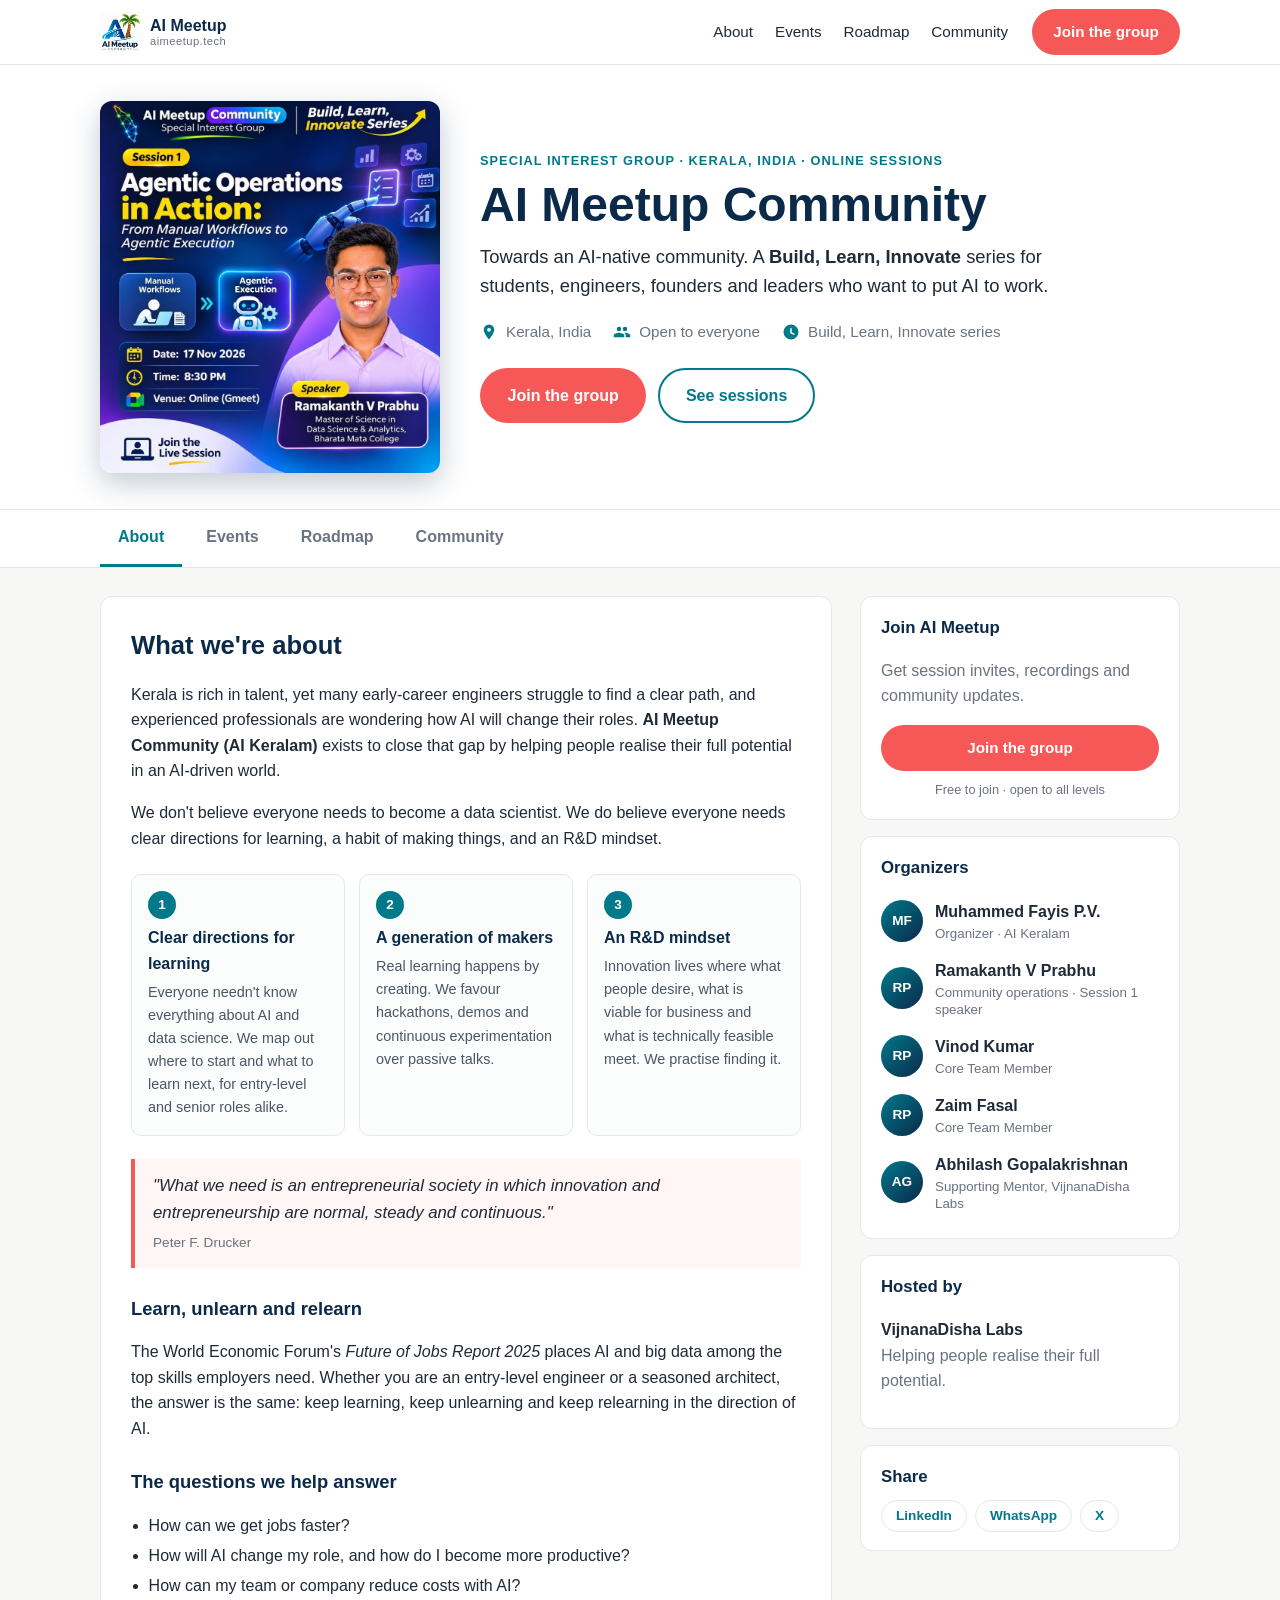
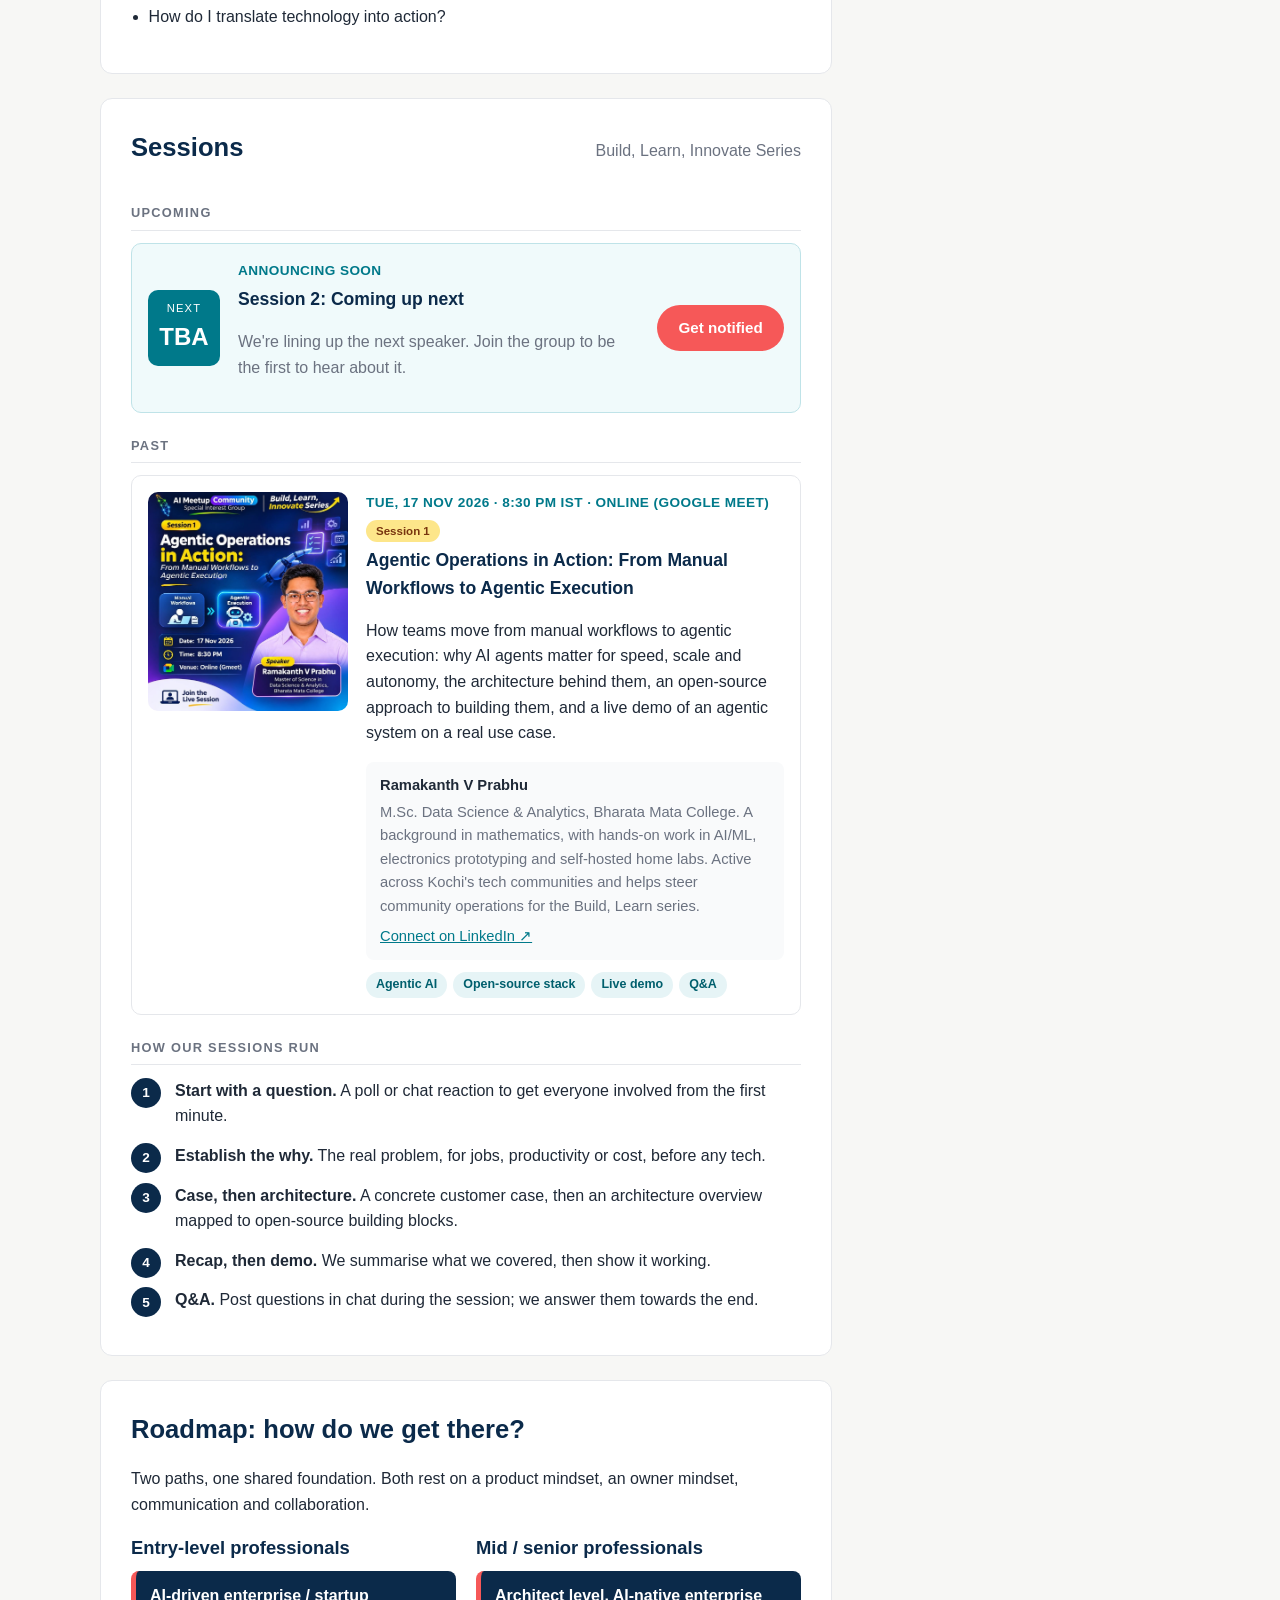
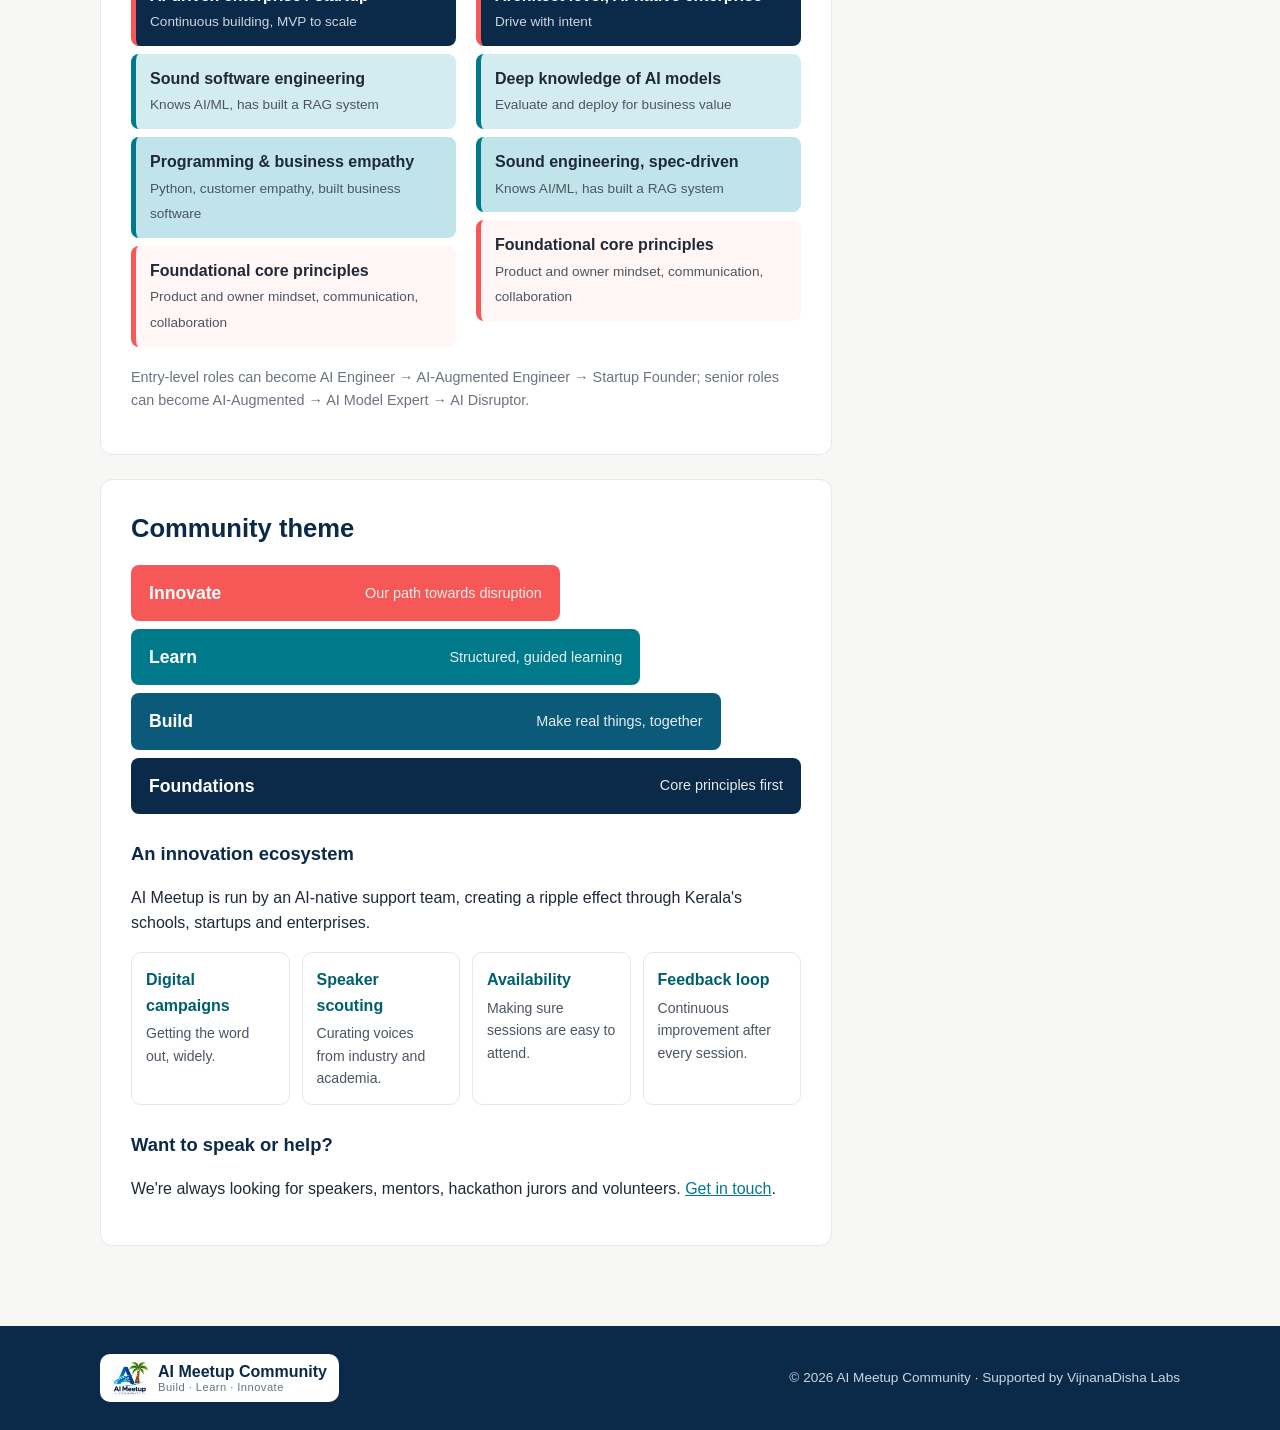
==== docs/index.html @ a8c3a371 "First Version upate to change to folder docs" ====
<!DOCTYPE html>
<html lang="en">
<head>
<meta charset="utf-8">
<meta name="viewport" content="width=device-width, initial-scale=1">
<title>AI Meetup Community — Build, Learn, Innovate</title>
<meta name="description" content="AI Meetup Community: a Kerala/India-based community helping people build, learn and innovate with AI. Join our Build, Learn, Innovate series.">
<link rel="icon" href="assets/favicon.png">
<meta property="og:title" content="AI Meetup Community · Kerala">
<meta property="og:description" content="Towards an AI-native community. Build, Learn, Innovate.">
<meta property="og:image" content="https://aimeetup.tech/assets/session1-poster.jpg">
<link rel="stylesheet" href="css/style.css">
</head>
<body>

<header class="topbar">
  <div class="wrap topbar-in">
    <a class="brand" href="#about"><img src="assets/logo.png" alt="" width="40" height="40"><span>AI Meetup<small>aimeetup.tech</small></span></a>
    <nav class="topnav" aria-label="Main">
      <a href="#about">About</a><a href="#events">Events</a><a href="#roadmap">Roadmap</a><a href="#community">Community</a>
    </nav>
    <a class="btn btn-primary" href="#join" data-join>Join the group</a>
  </div>
</header>

<section class="hero">
  <div class="wrap hero-in">
    <div class="hero-img">
      <img src="assets/session1-poster.jpg" alt="Session 1 poster: Agentic Operations in Action">
    </div>
    <div class="hero-text">
      <p class="eyebrow">Special Interest Group · Kerala, India · Online sessions</p>
      <h1>AI Meetup Community</h1>
      <p class="lead">Towards an AI-native community. A <strong>Build, Learn, Innovate</strong> series for students, engineers, founders and leaders who want to put AI to work.</p>
      <ul class="meta">
        <li><svg viewBox="0 0 24 24"><path d="M12 2a7 7 0 0 0-7 7c0 5 7 13 7 13s7-8 7-13a7 7 0 0 0-7-7zm0 9.5A2.5 2.5 0 1 1 12 6.5a2.5 2.5 0 0 1 0 5z"/></svg>Kerala, India</li>
        <li><svg viewBox="0 0 24 24"><path d="M16 11a3 3 0 1 0-3-3 3 3 0 0 0 3 3zM8 11a3 3 0 1 0-3-3 3 3 0 0 0 3 3zm0 2c-2.3 0-7 1.2-7 3.5V19h14v-2.5C15 14.2 10.3 13 8 13zm8 0c-.3 0-.6 0-1 .1 1.2.8 2 1.9 2 3.4V19h6v-2.5c0-2.3-4.7-3.5-7-3.5z"/></svg>Open to everyone</li>
        <li><svg viewBox="0 0 24 24"><path d="M12 2a10 10 0 1 0 10 10A10 10 0 0 0 12 2zm1 5v5.4l4 2.3-.8 1.3L11 13.5V7z"/></svg>Build, Learn, Innovate series</li>
      </ul>
      <div class="hero-cta">
        <a class="btn btn-primary btn-lg" href="#join" data-join>Join the group</a>
        <a class="btn btn-ghost btn-lg" href="#events">See sessions</a>
      </div>
    </div>
  </div>
</section>

<div class="tabs-bar">
  <div class="wrap">
    <nav class="tabs" aria-label="Sections">
      <a href="#about" class="tab">About</a>
      <a href="#events" class="tab">Events</a>
      <a href="#roadmap" class="tab">Roadmap</a>
      <a href="#community" class="tab">Community</a>
    </nav>
  </div>
</div>

<main class="wrap layout">
  <div class="main-col">

    <section id="about" class="panel">
      <h2>What we're about</h2>
      <p>Kerala is rich in talent, yet many early-career engineers struggle to find a clear path, and experienced professionals are wondering how AI will change their roles. <strong>AI Meetup Community (AI Keralam)</strong> exists to close that gap by helping people realise their full potential in an AI-driven world.</p>
      <p>We don't believe everyone needs to become a data scientist. We do believe everyone needs clear directions for learning, a habit of making things, and an R&amp;D mindset.</p>

      <div class="pillars">
        <article><span class="pn">1</span><h3>Clear directions for learning</h3><p>Everyone needn't know everything about AI and data science. We map out where to start and what to learn next, for entry-level and senior roles alike.</p></article>
        <article><span class="pn">2</span><h3>A generation of makers</h3><p>Real learning happens by creating. We favour hackathons, demos and continuous experimentation over passive talks.</p></article>
        <article><span class="pn">3</span><h3>An R&amp;D mindset</h3><p>Innovation lives where what people desire, what is viable for business and what is technically feasible meet. We practise finding it.</p></article>
      </div>

      <blockquote>"What we need is an entrepreneurial society in which innovation and entrepreneurship are normal, steady and continuous."<cite>Peter F. Drucker</cite></blockquote>

      <h3>Learn, unlearn and relearn</h3>
      <p>The World Economic Forum's <em>Future of Jobs Report 2025</em> places AI and big data among the top skills employers need. Whether you are an entry-level engineer or a seasoned architect, the answer is the same: keep learning, keep unlearning and keep relearning in the direction of AI.</p>

      <h3>The questions we help answer</h3>
      <ul class="qlist">
        <li>How can we get jobs faster?</li>
        <li>How will AI change my role, and how do I become more productive?</li>
        <li>How can my team or company reduce costs with AI?</li>
        <li>How do I translate technology into action?</li>
      </ul>
    </section>

    <section id="events" class="panel">
      <div class="panel-head"><h2>Sessions</h2><span class="muted">Build, Learn, Innovate Series</span></div>

      <h3 class="sub">Upcoming</h3>
      <article class="event upcoming">
        <div class="date"><span>Next</span><b>TBA</b></div>
        <div class="ebody">
          <p class="etime">Announcing soon</p>
          <h4>Session 2: Coming up next</h4>
          <p class="muted">We're lining up the next speaker. Join the group to be the first to hear about it.</p>
        </div>
        <a class="btn btn-primary" href="#join" data-join>Get notified</a>
      </article>

      <h3 class="sub">Past</h3>
      <article class="event past featured">
        <img src="assets/session1-poster.jpg" alt="Session 1 poster" loading="lazy">
        <div class="ebody">
          <p class="etime">Tue, 17 Nov 2026 · 8:30 PM IST · Online (Google Meet)</p>
          <span class="badge">Session 1</span>
          <h4>Agentic Operations in Action: From Manual Workflows to Agentic Execution</h4>
          <p>How teams move from manual workflows to agentic execution: why AI agents matter for speed, scale and autonomy, the architecture behind them, an open-source approach to building them, and a live demo of an agentic system on a real use case.</p>
          <div class="speaker">
            <div>
              <b>Ramakanth V Prabhu</b>
              <p class="muted">M.Sc. Data Science &amp; Analytics, Bharata Mata College. A background in mathematics, with hands-on work in AI/ML, electronics prototyping and self-hosted home labs. Active across Kochi's tech communities and helps steer community operations for the Build, Learn series.</p>
              <a href="https://www.linkedin.com/in/ramakanth-v-prabhu/" target="_blank" rel="noopener">Connect on LinkedIn ↗</a>
            </div>
          </div>
          <div class="chips"><span>Agentic AI</span><span>Open-source stack</span><span>Live demo</span><span>Q&amp;A</span></div>
        </div>
      </article>

      <h3 class="sub">How our sessions run</h3>
      <ol class="flow">
        <li><b>Start with a question.</b> A poll or chat reaction to get everyone involved from the first minute.</li>
        <li><b>Establish the why.</b> The real problem, for jobs, productivity or cost, before any tech.</li>
        <li><b>Case, then architecture.</b> A concrete customer case, then an architecture overview mapped to open-source building blocks.</li>
        <li><b>Recap, then demo.</b> We summarise what we covered, then show it working.</li>
        <li><b>Q&amp;A.</b> Post questions in chat during the session; we answer them towards the end.</li>
      </ol>
    </section>

    <section id="roadmap" class="panel">
      <h2>Roadmap: how do we get there?</h2>
      <p>Two paths, one shared foundation. Both rest on a product mindset, an owner mindset, communication and collaboration.</p>
      <div class="ladders">
        <div class="ladder">
          <h3>Entry-level professionals</h3>
          <ol class="steps up">
            <li><b>AI-driven enterprise / startup</b><span>Continuous building, MVP to scale</span></li>
            <li><b>Sound software engineering</b><span>Knows AI/ML, has built a RAG system</span></li>
            <li><b>Programming &amp; business empathy</b><span>Python, customer empathy, built business software</span></li>
            <li class="base"><b>Foundational core principles</b><span>Product and owner mindset, communication, collaboration</span></li>
          </ol>
        </div>
        <div class="ladder">
          <h3>Mid / senior professionals</h3>
          <ol class="steps up">
            <li><b>Architect level, AI-native enterprise</b><span>Drive with intent</span></li>
            <li><b>Deep knowledge of AI models</b><span>Evaluate and deploy for business value</span></li>
            <li><b>Sound engineering, spec-driven</b><span>Knows AI/ML, has built a RAG system</span></li>
            <li class="base"><b>Foundational core principles</b><span>Product and owner mindset, communication, collaboration</span></li>
          </ol>
        </div>
      </div>
      <p class="note">Entry-level roles can become AI Engineer → AI-Augmented Engineer → Startup Founder; senior roles can become AI-Augmented → AI Model Expert → AI Disruptor.</p>
    </section>

    <section id="community" class="panel">
      <h2>Community theme</h2>
      <div class="theme">
        <div class="t t4"><b>Innovate</b><span>Our path towards disruption</span></div>
        <div class="t t3"><b>Learn</b><span>Structured, guided learning</span></div>
        <div class="t t2"><b>Build</b><span>Make real things, together</span></div>
        <div class="t t1"><b>Foundations</b><span>Core principles first</span></div>
      </div>

      <h3>An innovation ecosystem</h3>
      <p>AI Meetup is run by an AI-native support team, creating a ripple effect through Kerala's schools, startups and enterprises.</p>
      <div class="cards4">
        <div><h4>Digital campaigns</h4><p>Getting the word out, widely.</p></div>
        <div><h4>Speaker scouting</h4><p>Curating voices from industry and academia.</p></div>
        <div><h4>Availability</h4><p>Making sure sessions are easy to attend.</p></div>
        <div><h4>Feedback loop</h4><p>Continuous improvement after every session.</p></div>
      </div>

      <h3>Want to speak or help?</h3>
      <p>We're always looking for speakers, mentors, hackathon jurors and volunteers. <a href="#join" data-join>Get in touch</a>.</p>
    </section>

  </div>

  <aside class="side">
    <div class="card" id="join">
      <h3>Join AI Meetup</h3>
      <p class="muted">Get session invites, recordings and community updates.</p>
      <a class="btn btn-primary btn-block" id="joinBtn" href="#">Join the group</a>
      <p class="tiny">Free to join · open to all levels</p>
    </div>

    <div class="card">
      <h3>Organizers</h3>
      <ul class="people">
        <li><span class="av">MF</span><div><b>Muhammed Fayis P.V.</b><small>Organizer · AI Keralam</small></div></li>
        <li><span class="av">RP</span><div><b>Ramakanth V Prabhu</b><small>Community operations · Session 1 speaker</small></div></li>
		<li><span class="av">RP</span><div><b>Vinod Kumar</b><small>Core Team Member</small></div></li>
		<li><span class="av">RP</span><div><b>Zaim Fasal</b><small>Core Team Member</small></div></li>
        <li><span class="av">AG</span><div><b>Abhilash Gopalakrishnan</b><small>Supporting Mentor, VijnanaDisha Labs</small></div></li>
      </ul>
    </div>

    <div class="card">
      <h3>Hosted by</h3>
      <p><b>VijnanaDisha Labs</b><br><span class="muted">Helping people realise their full potential.</span></p>
    </div>

    <div class="card">
      <h3>Share</h3>
      <div class="share">
        <a id="shLi" href="#" target="_blank" rel="noopener">LinkedIn</a>
        <a id="shWa" href="#" target="_blank" rel="noopener">WhatsApp</a>
        <a id="shX" href="#" target="_blank" rel="noopener">X</a>
      </div>
    </div>
  </aside>
</main>

<footer class="footer">
  <div class="wrap foot-in">
    <div class="brand"><img src="assets/logo.png" alt="" width="36" height="36"><span>AI Meetup Community<small>Build · Learn · Innovate</small></span></div>
    <p>© <span id="yr">2026</span> AI Meetup Community · Supported by VijnanaDisha Labs</p>
  </div>
</footer>

<script src="js/main.js"></script>
</body>
</html>
---- docs/css/style.css ----
:root{--teal:#00798a;--teal-d:#005f6d;--coral:#f65858;--ink:#1f2937;--muted:#6b7280;--line:#e5e7eb;--bg:#f7f7f5;--navy:#0b2a4a;--r:12px}
*{box-sizing:border-box}
html{scroll-behavior:smooth;scroll-padding-top:130px}
body{margin:0;font-family:Inter,-apple-system,"Segoe UI",Roboto,Helvetica,Arial,sans-serif;color:var(--ink);background:var(--bg);line-height:1.6}
img{max-width:100%;display:block}
a{color:var(--teal)}
.wrap{max-width:1120px;margin:0 auto;padding:0 20px}
.muted{color:var(--muted)}.tiny{font-size:.8rem;color:var(--muted);text-align:center;margin:.6rem 0 0}

/* header */
.topbar{position:sticky;top:0;z-index:50;background:#fff;border-bottom:1px solid var(--line)}
.topbar-in{display:flex;align-items:center;gap:24px;height:64px}
.brand{display:flex;align-items:center;gap:10px;text-decoration:none;color:var(--navy);font-weight:800;line-height:1.1}
.brand small{display:block;font-weight:500;font-size:.7rem;color:var(--muted);letter-spacing:.04em}
.topnav{margin-left:auto;display:flex;gap:22px}
.topnav a{color:var(--ink);text-decoration:none;font-weight:500;font-size:.95rem}
.topnav a:hover{color:var(--teal)}

.btn{display:inline-block;border:2px solid transparent;border-radius:999px;padding:.55rem 1.2rem;font-weight:700;font-size:.95rem;text-decoration:none;cursor:pointer;transition:.15s;text-align:center}
.btn-primary{background:var(--coral);color:#fff}.btn-primary:hover{background:#e04444}
.btn-ghost{border-color:var(--teal);color:var(--teal);background:#fff}.btn-ghost:hover{background:var(--teal);color:#fff}
.btn-lg{padding:.8rem 1.6rem;font-size:1rem}.btn-block{display:block}

/* hero */
.hero{background:#fff;border-bottom:1px solid var(--line)}
.hero-in{display:grid;grid-template-columns:340px 1fr;gap:40px;padding:36px 20px;align-items:center}
.hero-img img{border-radius:var(--r);box-shadow:0 10px 30px rgba(11,42,74,.25);width:100%}
.eyebrow{margin:0 0 .5rem;color:var(--teal);font-weight:700;font-size:.8rem;letter-spacing:.08em;text-transform:uppercase}
.hero h1{margin:0 0 .6rem;font-size:clamp(2rem,4.5vw,3rem);line-height:1.1;color:var(--navy)}
.lead{font-size:1.15rem;margin:0 0 1.2rem;max-width:56ch}
.meta{list-style:none;padding:0;margin:0 0 1.5rem;display:flex;flex-wrap:wrap;gap:8px 22px;color:var(--muted);font-size:.95rem}
.meta li{display:flex;align-items:center;gap:8px}
.meta svg{width:18px;height:18px;fill:var(--teal)}
.hero-cta{display:flex;gap:12px;flex-wrap:wrap}

/* tabs */
.tabs-bar{background:#fff;border-bottom:1px solid var(--line);position:sticky;top:64px;z-index:40}
.tabs{display:flex;gap:6px;overflow-x:auto}
.tab{padding:14px 18px;text-decoration:none;color:var(--muted);font-weight:600;border-bottom:3px solid transparent;white-space:nowrap}
.tab:hover{color:var(--ink)}
.tab.active{color:var(--teal);border-bottom-color:var(--teal)}

/* layout */
.layout{display:grid;grid-template-columns:1fr 320px;gap:28px;padding-top:28px;padding-bottom:56px;align-items:start}
.panel{background:#fff;border:1px solid var(--line);border-radius:var(--r);padding:28px 30px;margin-bottom:24px}
.panel h2{margin:0 0 .8rem;font-size:1.6rem;color:var(--navy)}
.panel h3{margin:1.6rem 0 .5rem;font-size:1.15rem;color:var(--navy)}
.panel-head{display:flex;justify-content:space-between;align-items:baseline;flex-wrap:wrap;gap:8px}
.panel h3.sub{font-size:.8rem;letter-spacing:.1em;text-transform:uppercase;color:var(--muted);border-bottom:1px solid var(--line);padding-bottom:6px;margin-top:1.4rem}

.pillars{display:grid;grid-template-columns:repeat(3,1fr);gap:14px;margin:1.4rem 0}
.pillars article{border:1px solid var(--line);border-radius:10px;padding:16px;background:#fbfdfd}
.pillars h3{margin:.4rem 0 .3rem!important;font-size:1rem!important}
.pillars p{margin:0;font-size:.9rem;color:#4b5563}
.pn{display:inline-grid;place-items:center;width:28px;height:28px;border-radius:50%;background:var(--teal);color:#fff;font-weight:700;font-size:.85rem}
blockquote{margin:1.4rem 0;padding:14px 18px;border-left:4px solid var(--coral);background:#fff6f5;font-size:1.05rem;font-style:italic}
blockquote cite{display:block;margin-top:6px;font-size:.85rem;font-style:normal;color:var(--muted)}
.qlist{padding-left:1.1rem}.qlist li{margin:.3rem 0}

/* events */
.event{display:flex;gap:18px;align-items:center;border:1px solid var(--line);border-radius:10px;padding:16px;margin:12px 0}
.event.upcoming{background:#f0fafb;border-color:#bfe3e8}
.date{min-width:72px;text-align:center;border-radius:10px;background:var(--teal);color:#fff;padding:10px 6px}
.date span{display:block;font-size:.7rem;text-transform:uppercase;letter-spacing:.1em}.date b{font-size:1.5rem}
.etime{margin:0;color:var(--teal);font-weight:700;font-size:.85rem;text-transform:uppercase;letter-spacing:.03em}
.event h4{margin:.2rem 0;font-size:1.1rem;color:var(--navy)}
.ebody{flex:1}
.event.featured{align-items:flex-start}
.event.featured img{width:200px;border-radius:10px;flex-shrink:0}
.badge{display:inline-block;background:#fde68a;color:#78350f;font-weight:700;font-size:.72rem;padding:2px 10px;border-radius:99px;margin-top:6px}
.speaker{margin:12px 0;padding:12px 14px;background:#f9fafb;border-radius:8px;font-size:.92rem}
.speaker p{margin:.2rem 0 .4rem}
.chips{display:flex;flex-wrap:wrap;gap:6px}
.chips span{font-size:.78rem;background:#e6f4f6;color:var(--teal-d);padding:3px 10px;border-radius:99px;font-weight:600}
.flow{counter-reset:s;list-style:none;padding:0;margin:.8rem 0 0}
.flow li{counter-increment:s;position:relative;padding:0 0 14px 44px}
.flow li::before{content:counter(s);position:absolute;left:0;top:0;width:30px;height:30px;border-radius:50%;background:var(--navy);color:#fff;display:grid;place-items:center;font-weight:700;font-size:.85rem}

/* roadmap */
.ladders{display:grid;grid-template-columns:1fr 1fr;gap:20px;margin-top:1rem}
.ladder h3{margin-top:0!important}
.steps{list-style:none;padding:0;margin:0;display:flex;flex-direction:column;gap:8px}
.steps li{padding:12px 14px;border-radius:8px;background:#e6f4f6;border-left:5px solid var(--teal)}
.steps li:nth-child(2){background:#d3ecf0}.steps li:nth-child(3){background:#c0e4ea}
.steps li:nth-child(4){background:#fff6f5;border-color:var(--coral)}
.steps li:nth-child(1){background:var(--navy);color:#fff;border-color:var(--coral)}
.steps li:nth-child(1) span{color:#cbd5e1}
.steps b{display:block}.steps span{font-size:.85rem;color:#4b5563}
.note{font-size:.9rem;color:var(--muted);margin-top:1.2rem}

.theme{display:flex;flex-direction:column;gap:8px;margin:1rem 0}
.t{padding:14px 18px;border-radius:8px;color:#fff;display:flex;justify-content:space-between;align-items:center;flex-wrap:wrap;gap:6px}
.t b{font-size:1.1rem}.t span{opacity:.9;font-size:.9rem}
.t1{background:#0b2a4a;width:100%}.t2{background:#0b5a7a;width:88%}.t3{background:#00798a;width:76%}.t4{background:var(--coral);width:64%}
.cards4{display:grid;grid-template-columns:repeat(4,1fr);gap:12px;margin-top:10px}
.cards4>div{border:1px solid var(--line);border-radius:10px;padding:14px}
.cards4 h4{margin:0 0 4px;color:var(--teal-d)}.cards4 p{margin:0;font-size:.88rem;color:#4b5563}

/* side */
.side{position:sticky;top:140px}
.card{background:#fff;border:1px solid var(--line);border-radius:var(--r);padding:18px 20px;margin-bottom:16px}
.card h3{margin:0 0 .6rem;font-size:1.05rem;color:var(--navy)}
.people{list-style:none;margin:0;padding:0}
.people li{display:flex;gap:12px;align-items:center;padding:8px 0}
.people small{display:block;color:var(--muted);line-height:1.3}
.av{width:42px;height:42px;border-radius:50%;background:linear-gradient(135deg,var(--teal),var(--navy));color:#fff;display:grid;place-items:center;font-weight:700;font-size:.85rem;flex-shrink:0}
.share{display:flex;gap:8px;flex-wrap:wrap}
.share a{border:1px solid var(--line);border-radius:99px;padding:4px 14px;text-decoration:none;font-size:.85rem;font-weight:600}
.share a:hover{border-color:var(--teal)}

.footer{background:var(--navy);color:#cbd5e1;padding:28px 0}
.footer .brand{color:#fff;background:#fff;padding:6px 12px;border-radius:10px;color:var(--navy)}
.foot-in{display:flex;justify-content:space-between;align-items:center;flex-wrap:wrap;gap:14px}
.foot-in p{margin:0;font-size:.85rem}

@media(max-width:900px){
 .hero-in{grid-template-columns:1fr;text-align:left}.hero-img{max-width:300px}
 .layout{grid-template-columns:1fr}.side{position:static}
 .topnav{display:none}.topbar .btn{margin-left:auto}
 .tabs-bar{top:64px}
}
@media(max-width:640px){
 .pillars,.ladders{grid-template-columns:1fr}.cards4{grid-template-columns:1fr 1fr}
 .event,.event.featured{flex-direction:column;align-items:stretch}.event.featured img{width:100%;max-width:260px}
 .panel{padding:20px}.t{width:100%!important}
}
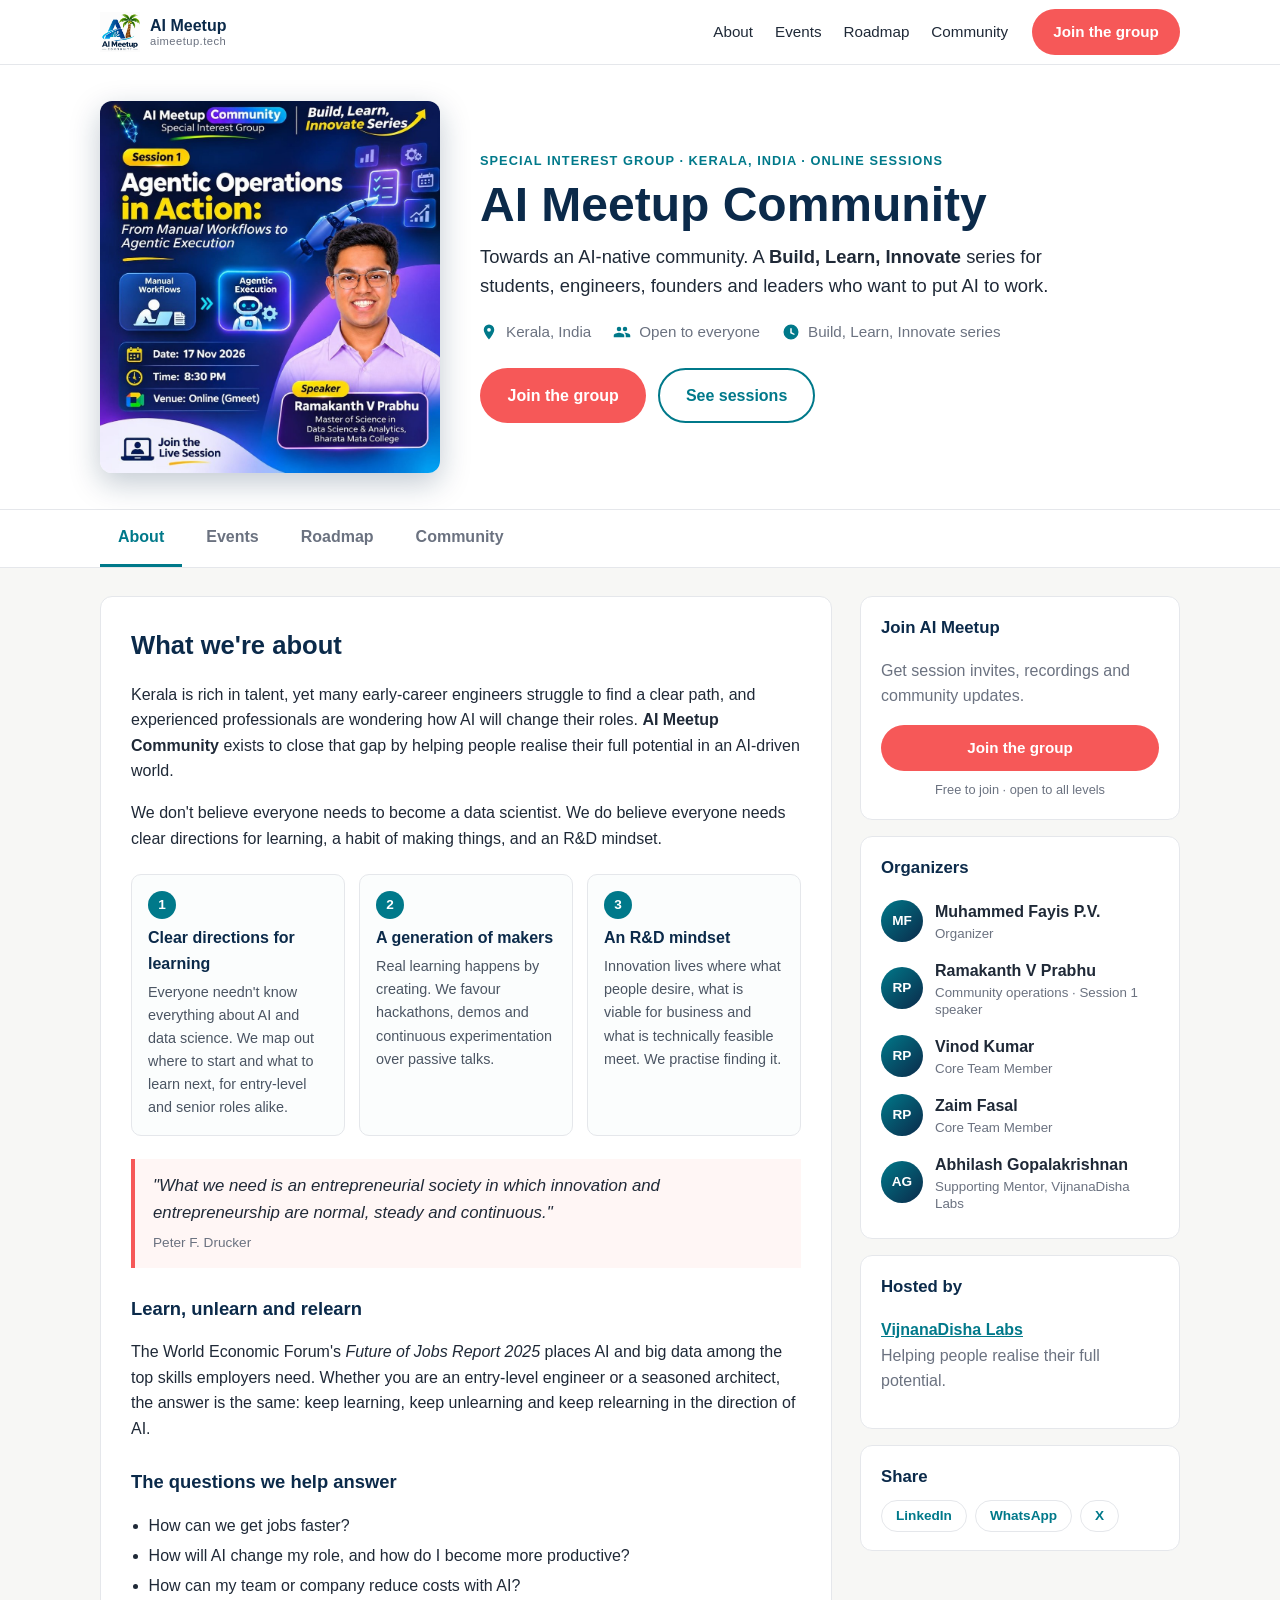
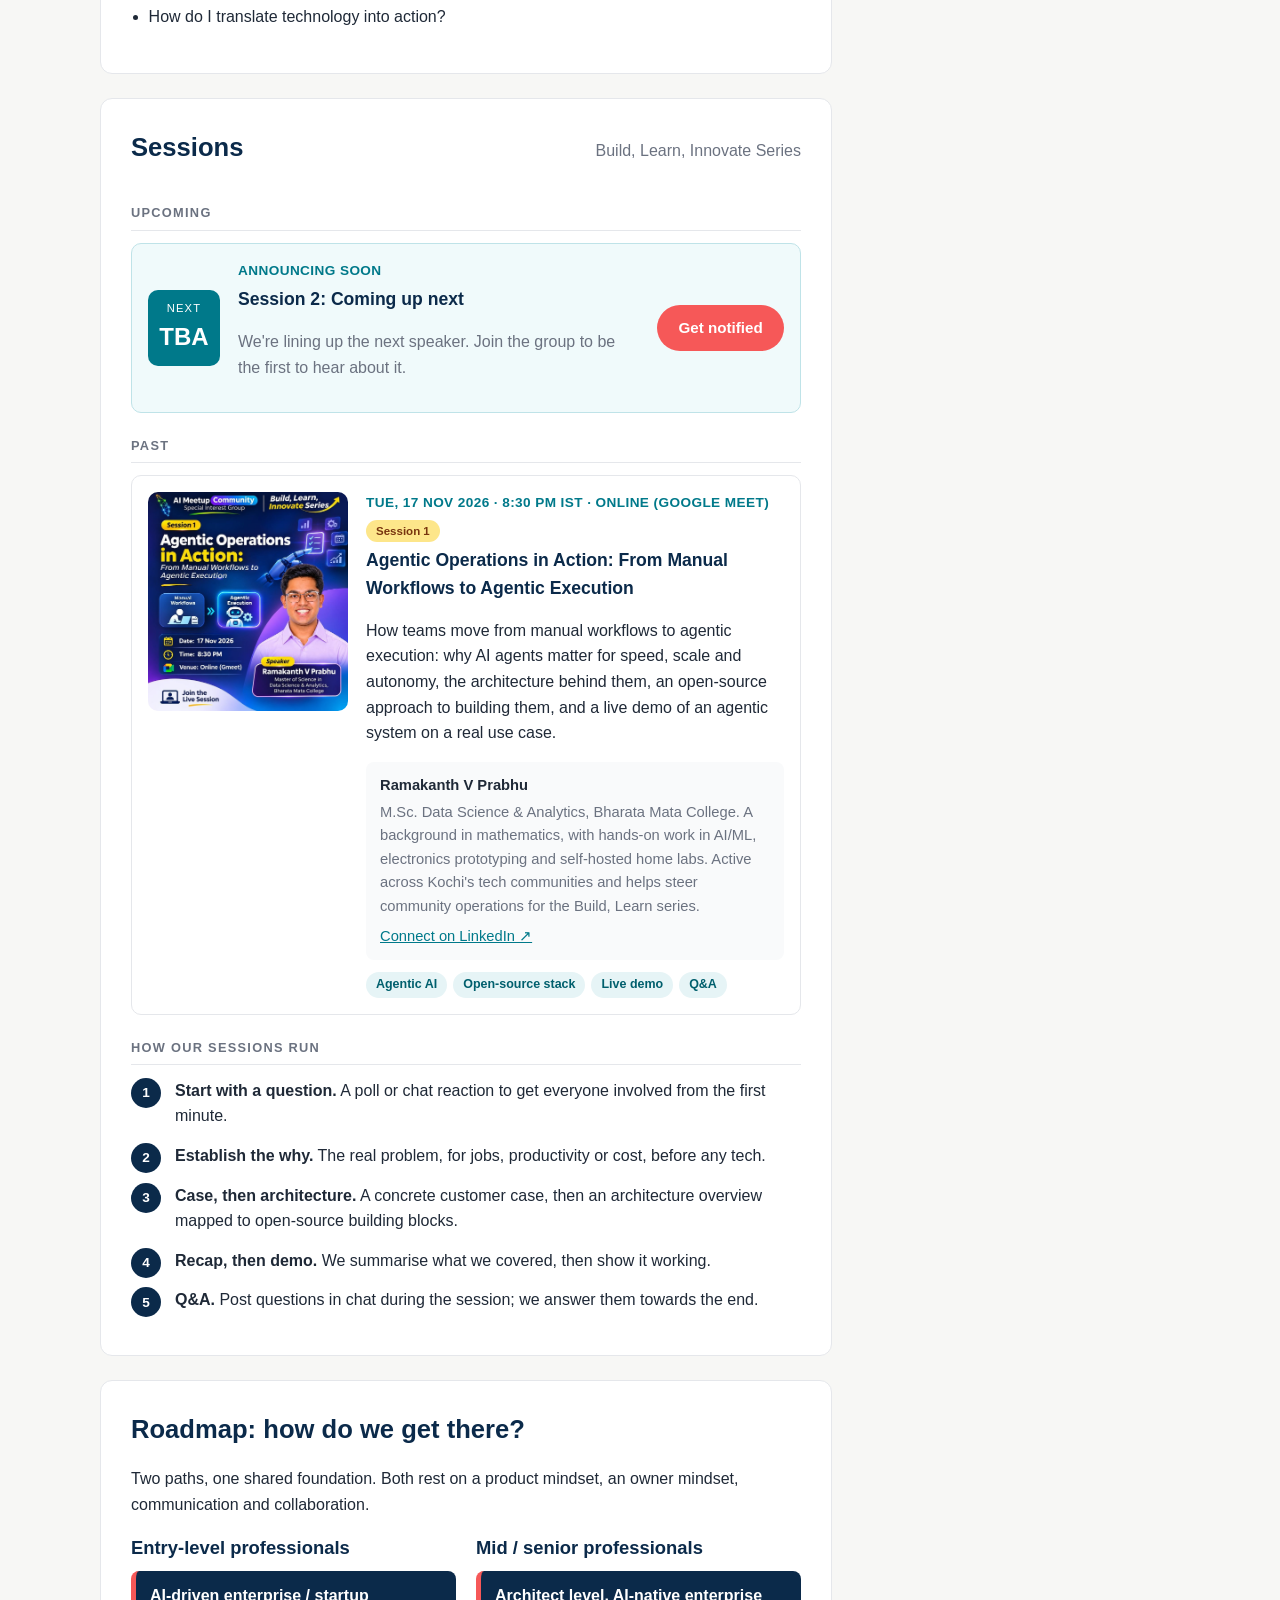
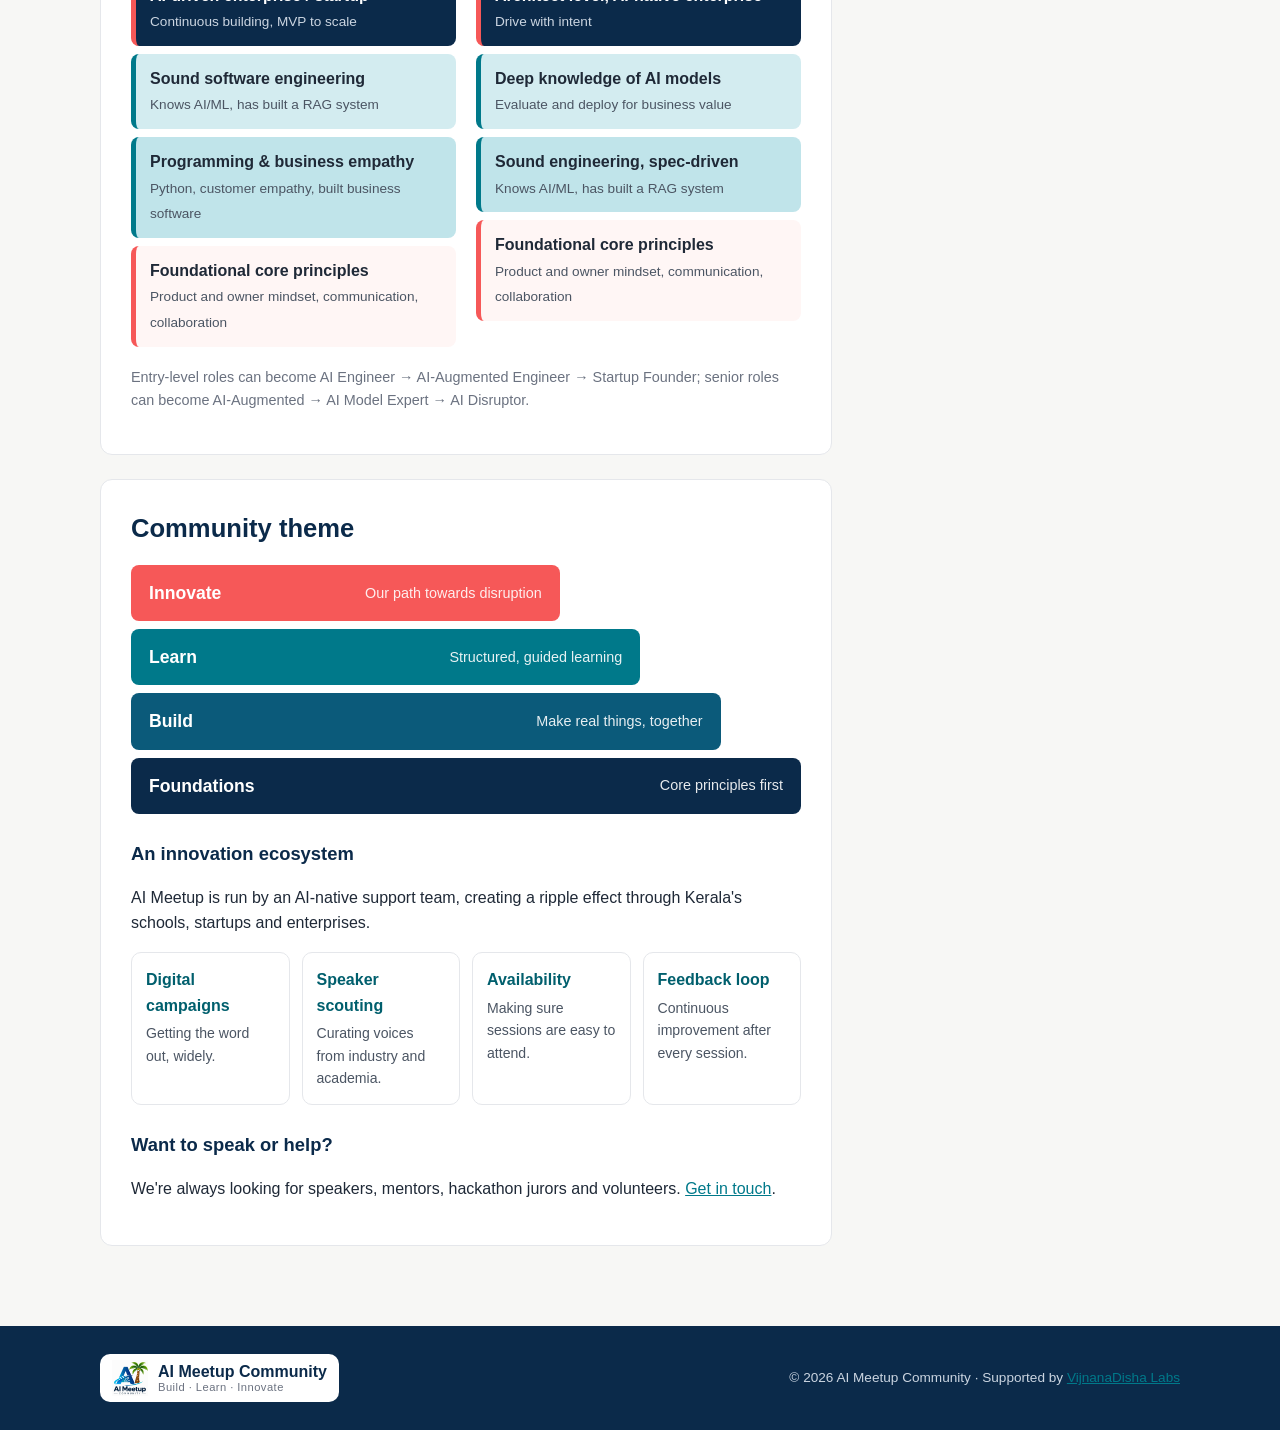
==== commit 3d5399ca: "Updated links and removed Keralam instances" ====
--- a/docs/index.html
+++ b/docs/index.html
@@ -61,7 +61,7 @@
 
     <section id="about" class="panel">
       <h2>What we're about</h2>
-      <p>Kerala is rich in talent, yet many early-career engineers struggle to find a clear path, and experienced professionals are wondering how AI will change their roles. <strong>AI Meetup Community (AI Keralam)</strong> exists to close that gap by helping people realise their full potential in an AI-driven world.</p>
+      <p>Kerala is rich in talent, yet many early-career engineers struggle to find a clear path, and experienced professionals are wondering how AI will change their roles. <strong>AI Meetup Community </strong> exists to close that gap by helping people realise their full potential in an AI-driven world.</p>
       <p>We don't believe everyone needs to become a data scientist. We do believe everyone needs clear directions for learning, a habit of making things, and an R&amp;D mindset.</p>
 
       <div class="pillars">
@@ -188,7 +188,7 @@
     <div class="card">
       <h3>Organizers</h3>
       <ul class="people">
-        <li><span class="av">MF</span><div><b>Muhammed Fayis P.V.</b><small>Organizer · AI Keralam</small></div></li>
+        <li><span class="av">MF</span><div><b>Muhammed Fayis P.V.</b><small>Organizer</small></div></li>
         <li><span class="av">RP</span><div><b>Ramakanth V Prabhu</b><small>Community operations · Session 1 speaker</small></div></li>
 		<li><span class="av">RP</span><div><b>Vinod Kumar</b><small>Core Team Member</small></div></li>
 		<li><span class="av">RP</span><div><b>Zaim Fasal</b><small>Core Team Member</small></div></li>
@@ -198,7 +198,7 @@
 
     <div class="card">
       <h3>Hosted by</h3>
-      <p><b>VijnanaDisha Labs</b><br><span class="muted">Helping people realise their full potential.</span></p>
+      <p><b><a id="vdl1" href="https://www.vijnanadisha.com/" target="_blank" >VijnanaDisha Labs</a></b><br><span class="muted">Helping people realise their full potential.</span></p>
     </div>
 
     <div class="card">
@@ -215,7 +215,7 @@
 <footer class="footer">
   <div class="wrap foot-in">
     <div class="brand"><img src="assets/logo.png" alt="" width="36" height="36"><span>AI Meetup Community<small>Build · Learn · Innovate</small></span></div>
-    <p>© <span id="yr">2026</span> AI Meetup Community · Supported by VijnanaDisha Labs</p>
+    <p>© <span id="yr">2026</span> AI Meetup Community · Supported by <a id="vdl2" href="https://www.vijnanadisha.com/">VijnanaDisha Labs</a></p>
   </div>
 </footer>
 
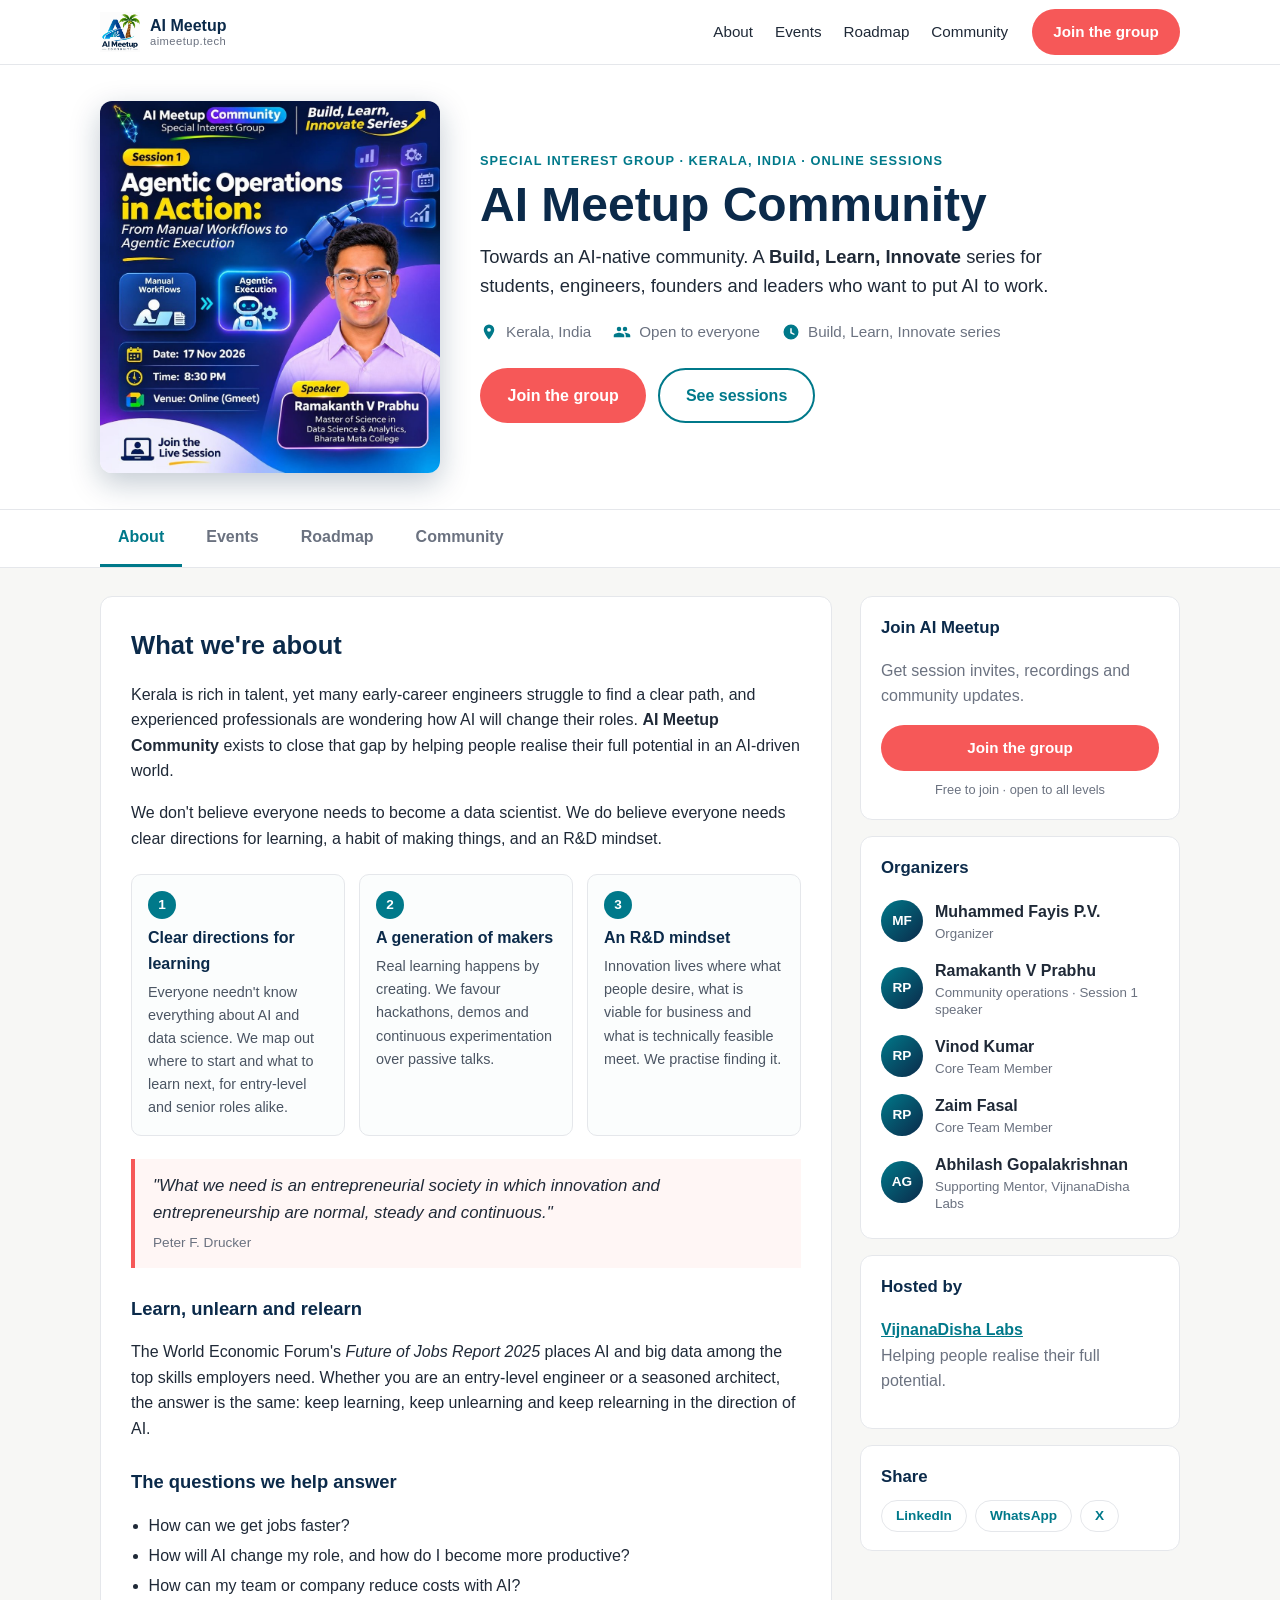
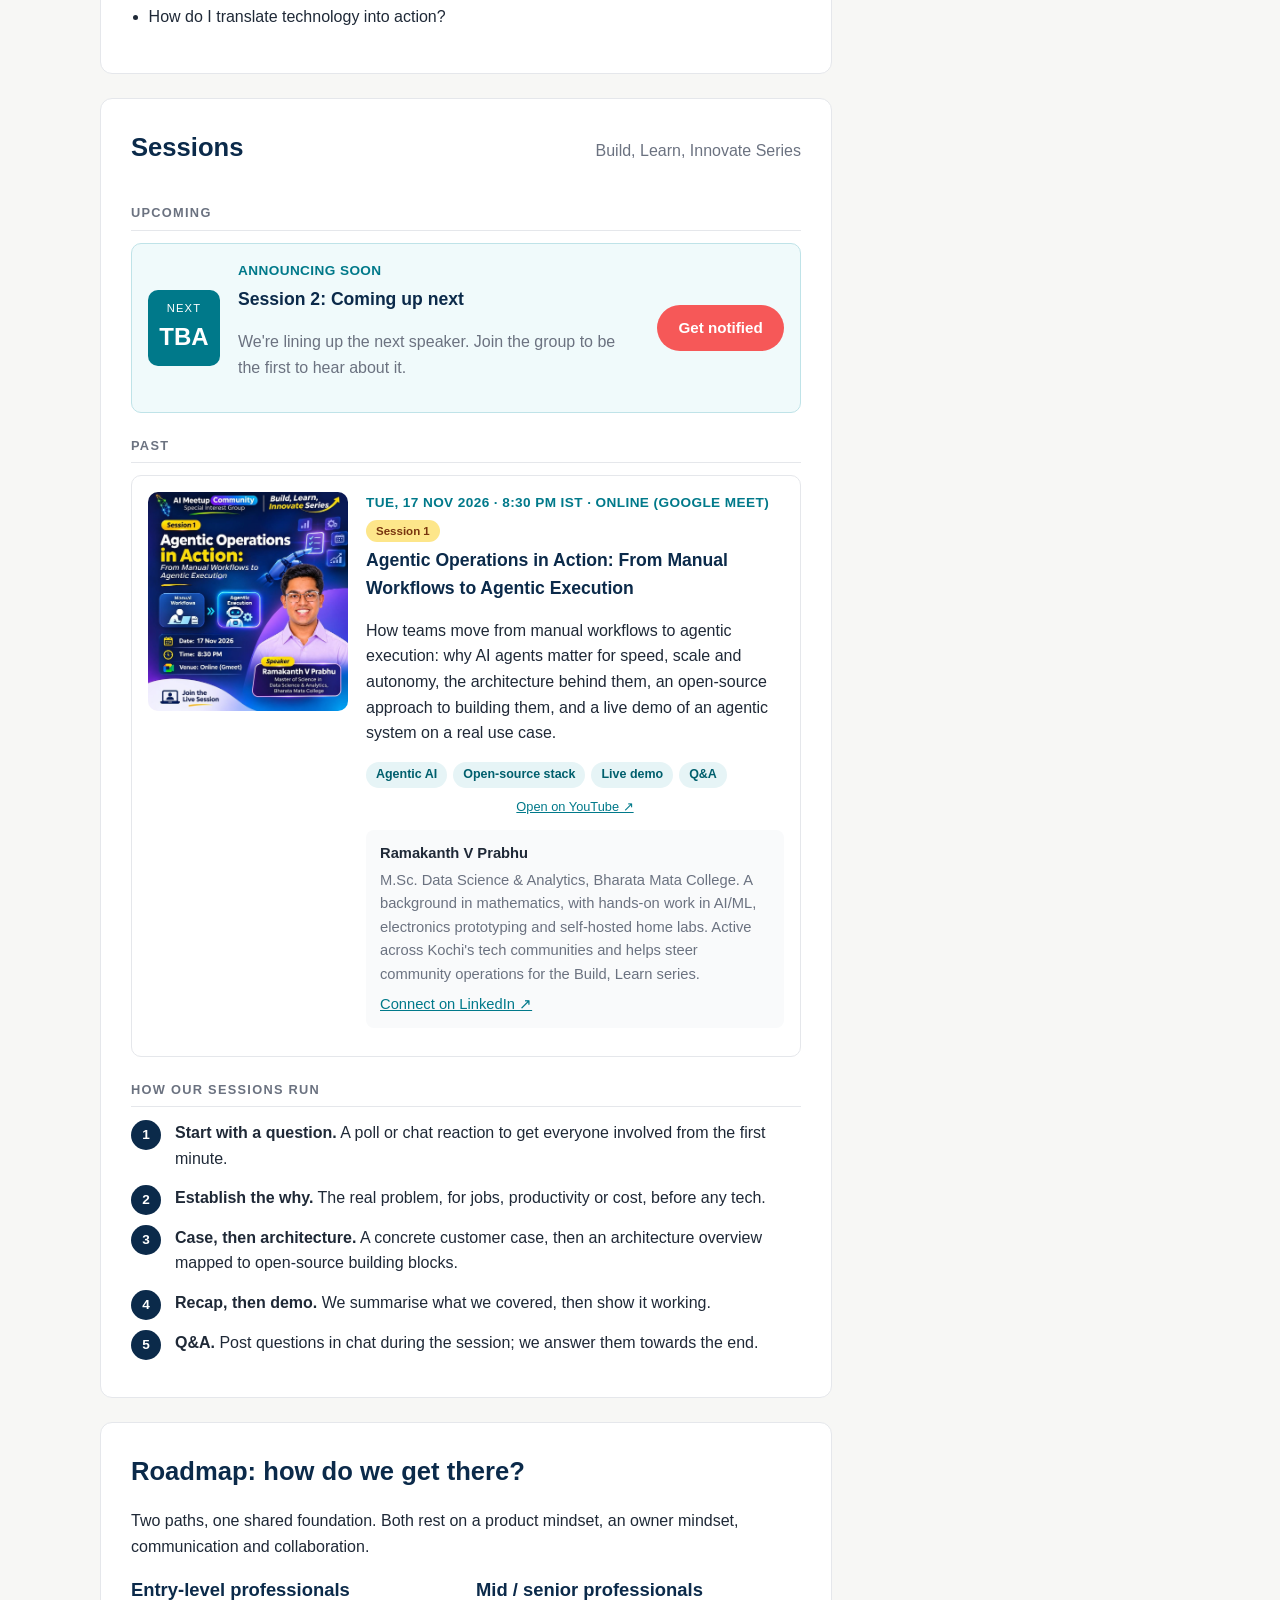
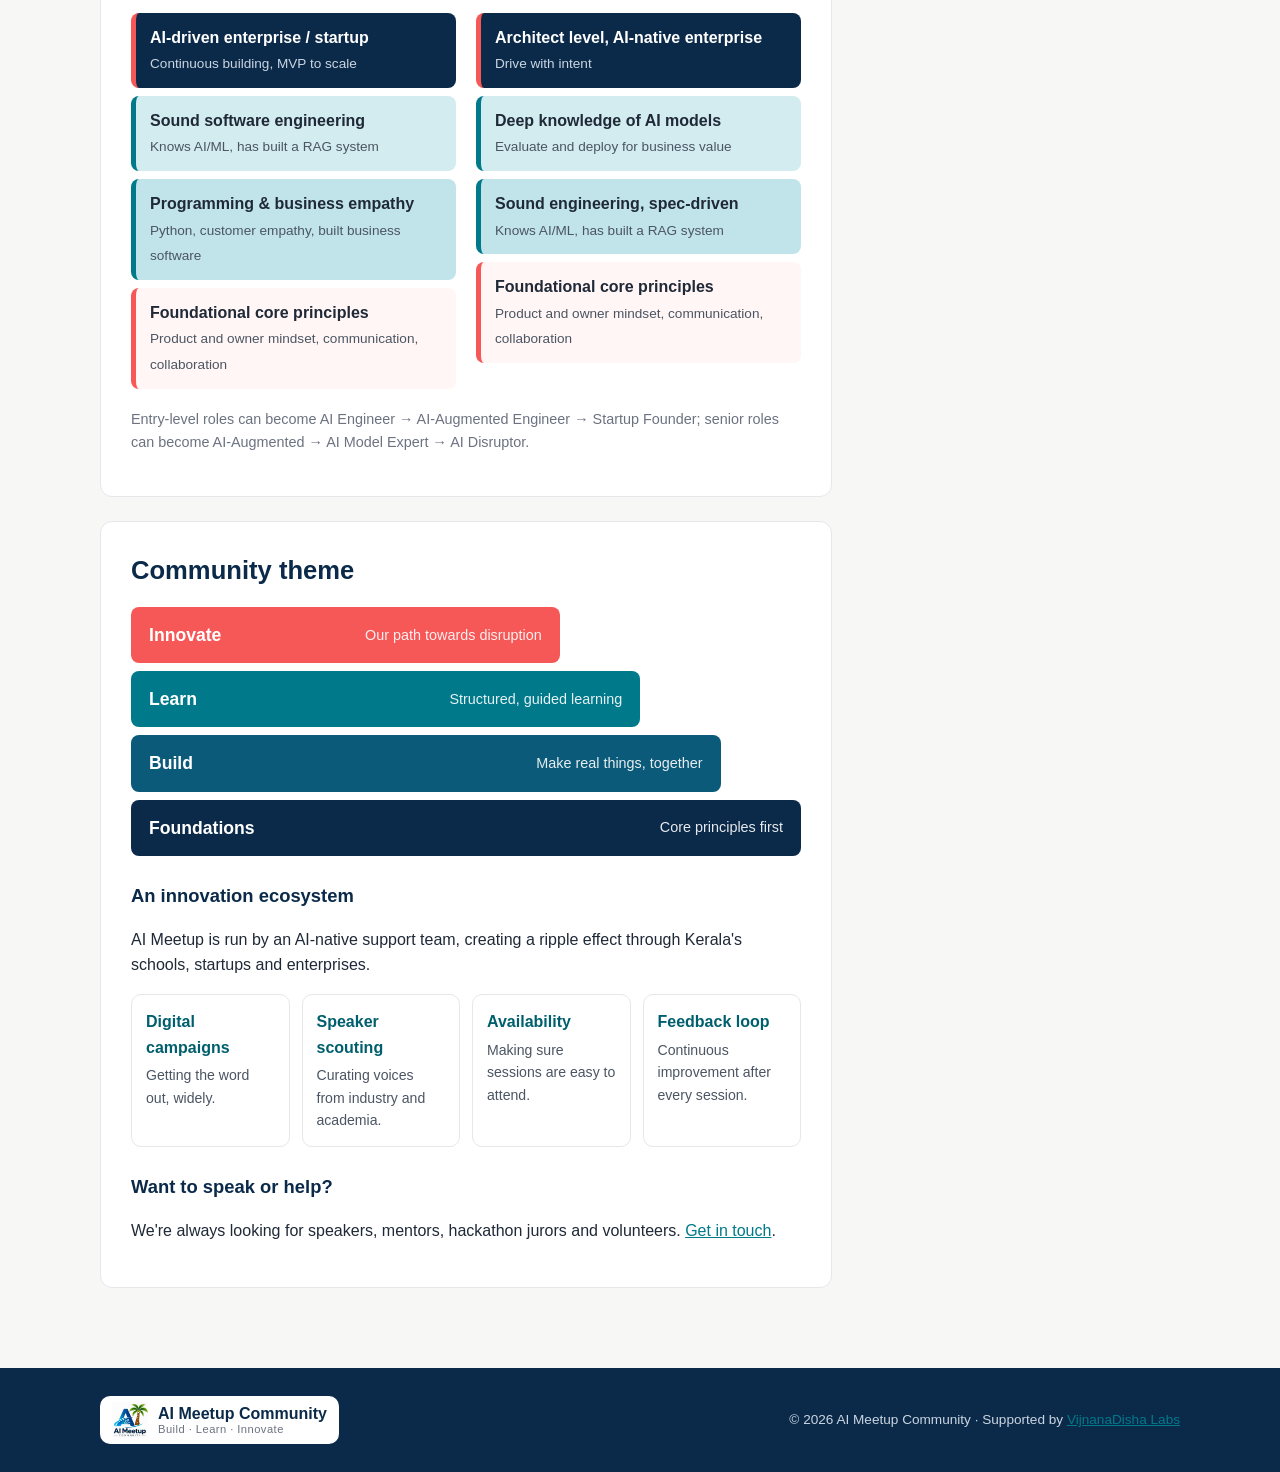
==== commit 735666aa: "Added Youtube Link Signed-off-by: Abh4git <abhignavami@yahoo.com>" ====
--- a/docs/index.html
+++ b/docs/index.html
@@ -99,22 +99,23 @@
       </article>
 
       <h3 class="sub">Past</h3>
-      <article class="event past featured">
+     <article class="event past featured">
         <img src="assets/session1-poster.jpg" alt="Session 1 poster" loading="lazy">
         <div class="ebody">
           <p class="etime">Tue, 17 Nov 2026 · 8:30 PM IST · Online (Google Meet)</p>
           <span class="badge">Session 1</span>
           <h4>Agentic Operations in Action: From Manual Workflows to Agentic Execution</h4>
           <p>How teams move from manual workflows to agentic execution: why AI agents matter for speed, scale and autonomy, the architecture behind them, an open-source approach to building them, and a live demo of an agentic system on a real use case.</p>
-          <div class="speaker">
+           <div class="chips"><span>Agentic AI</span><span>Open-source stack</span><span>Live demo</span><span>Q&amp;A</span></div>
+          <p class="tiny left"><a href="https://www.youtube.com/watch?v=yFELS7xCcXA&amp;t=600s" target="_blank" rel="noopener">Open on YouTube ↗</a></p>
+ 		  <div class="speaker">
             <div>
               <b>Ramakanth V Prabhu</b>
               <p class="muted">M.Sc. Data Science &amp; Analytics, Bharata Mata College. A background in mathematics, with hands-on work in AI/ML, electronics prototyping and self-hosted home labs. Active across Kochi's tech communities and helps steer community operations for the Build, Learn series.</p>
               <a href="https://www.linkedin.com/in/ramakanth-v-prabhu/" target="_blank" rel="noopener">Connect on LinkedIn ↗</a>
             </div>
           </div>
-          <div class="chips"><span>Agentic AI</span><span>Open-source stack</span><span>Live demo</span><span>Q&amp;A</span></div>
-        </div>
+         </div>
       </article>
 
       <h3 class="sub">How our sessions run</h3>
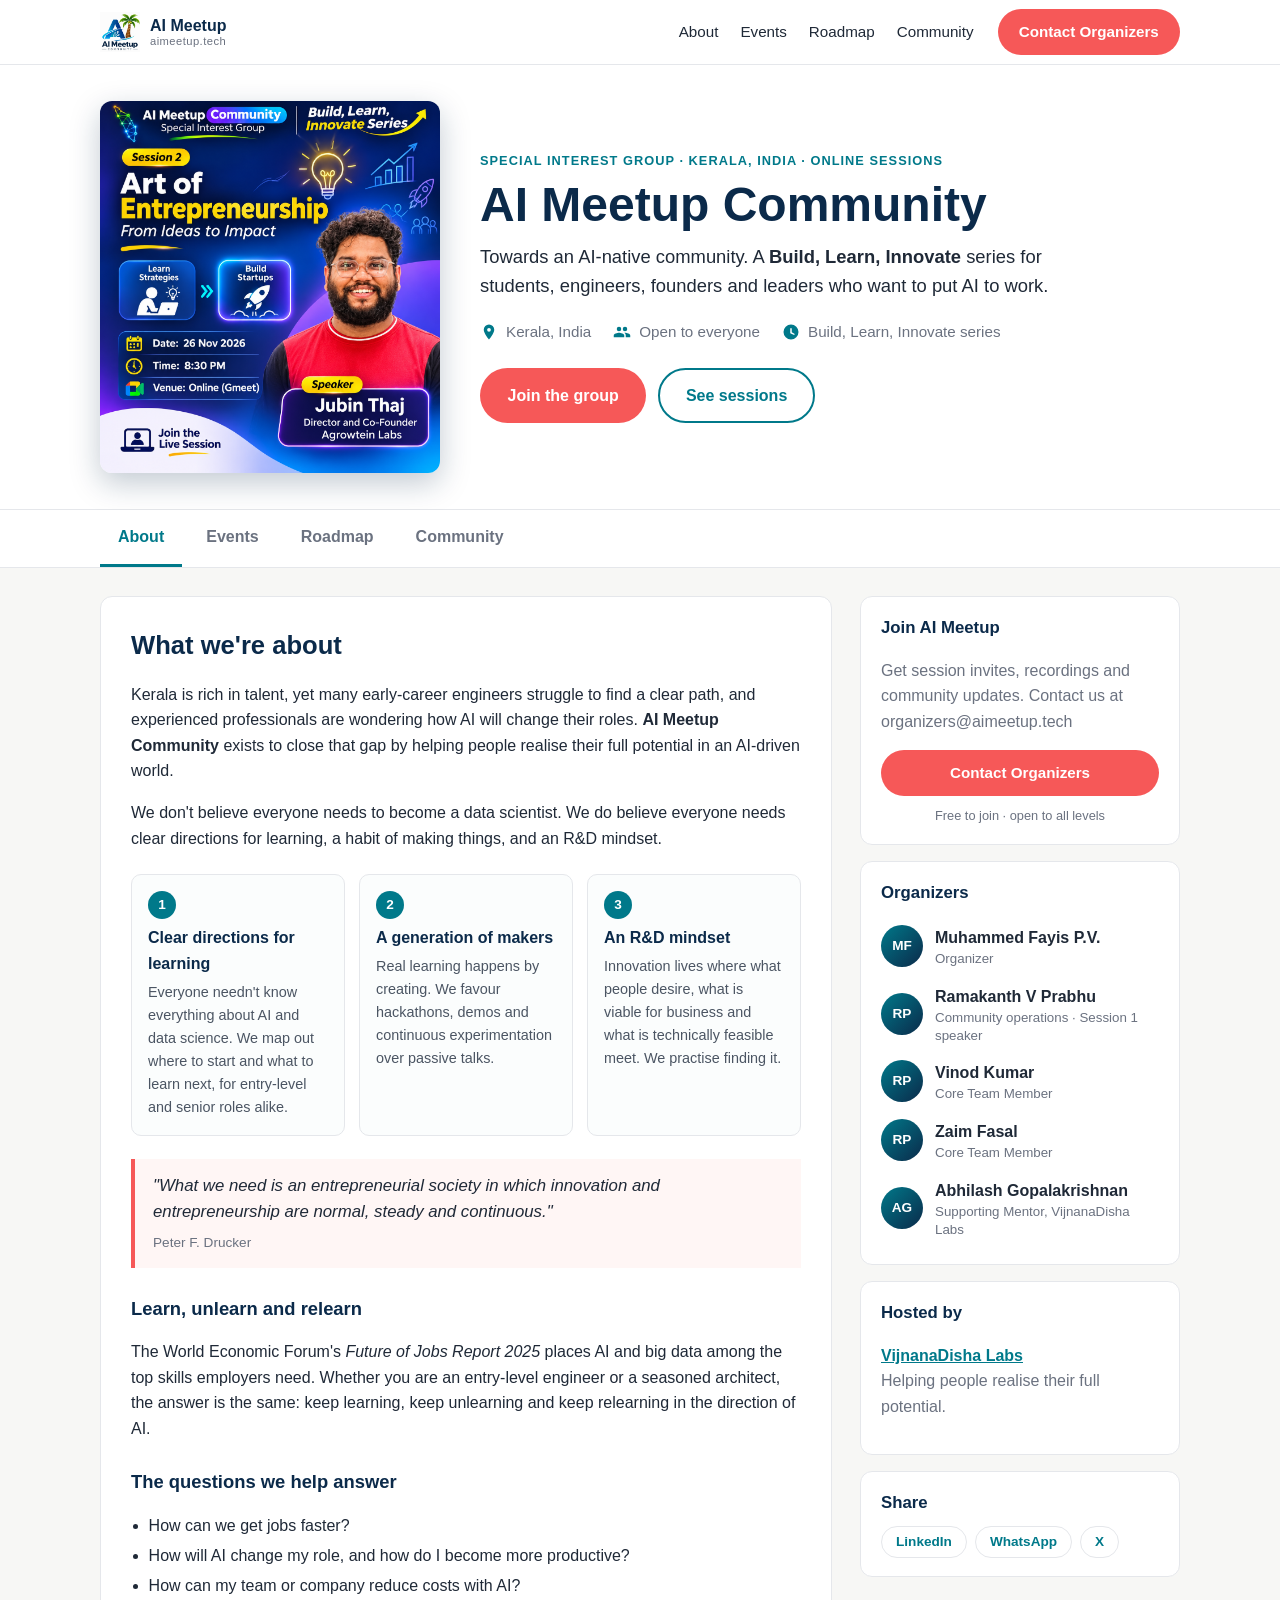
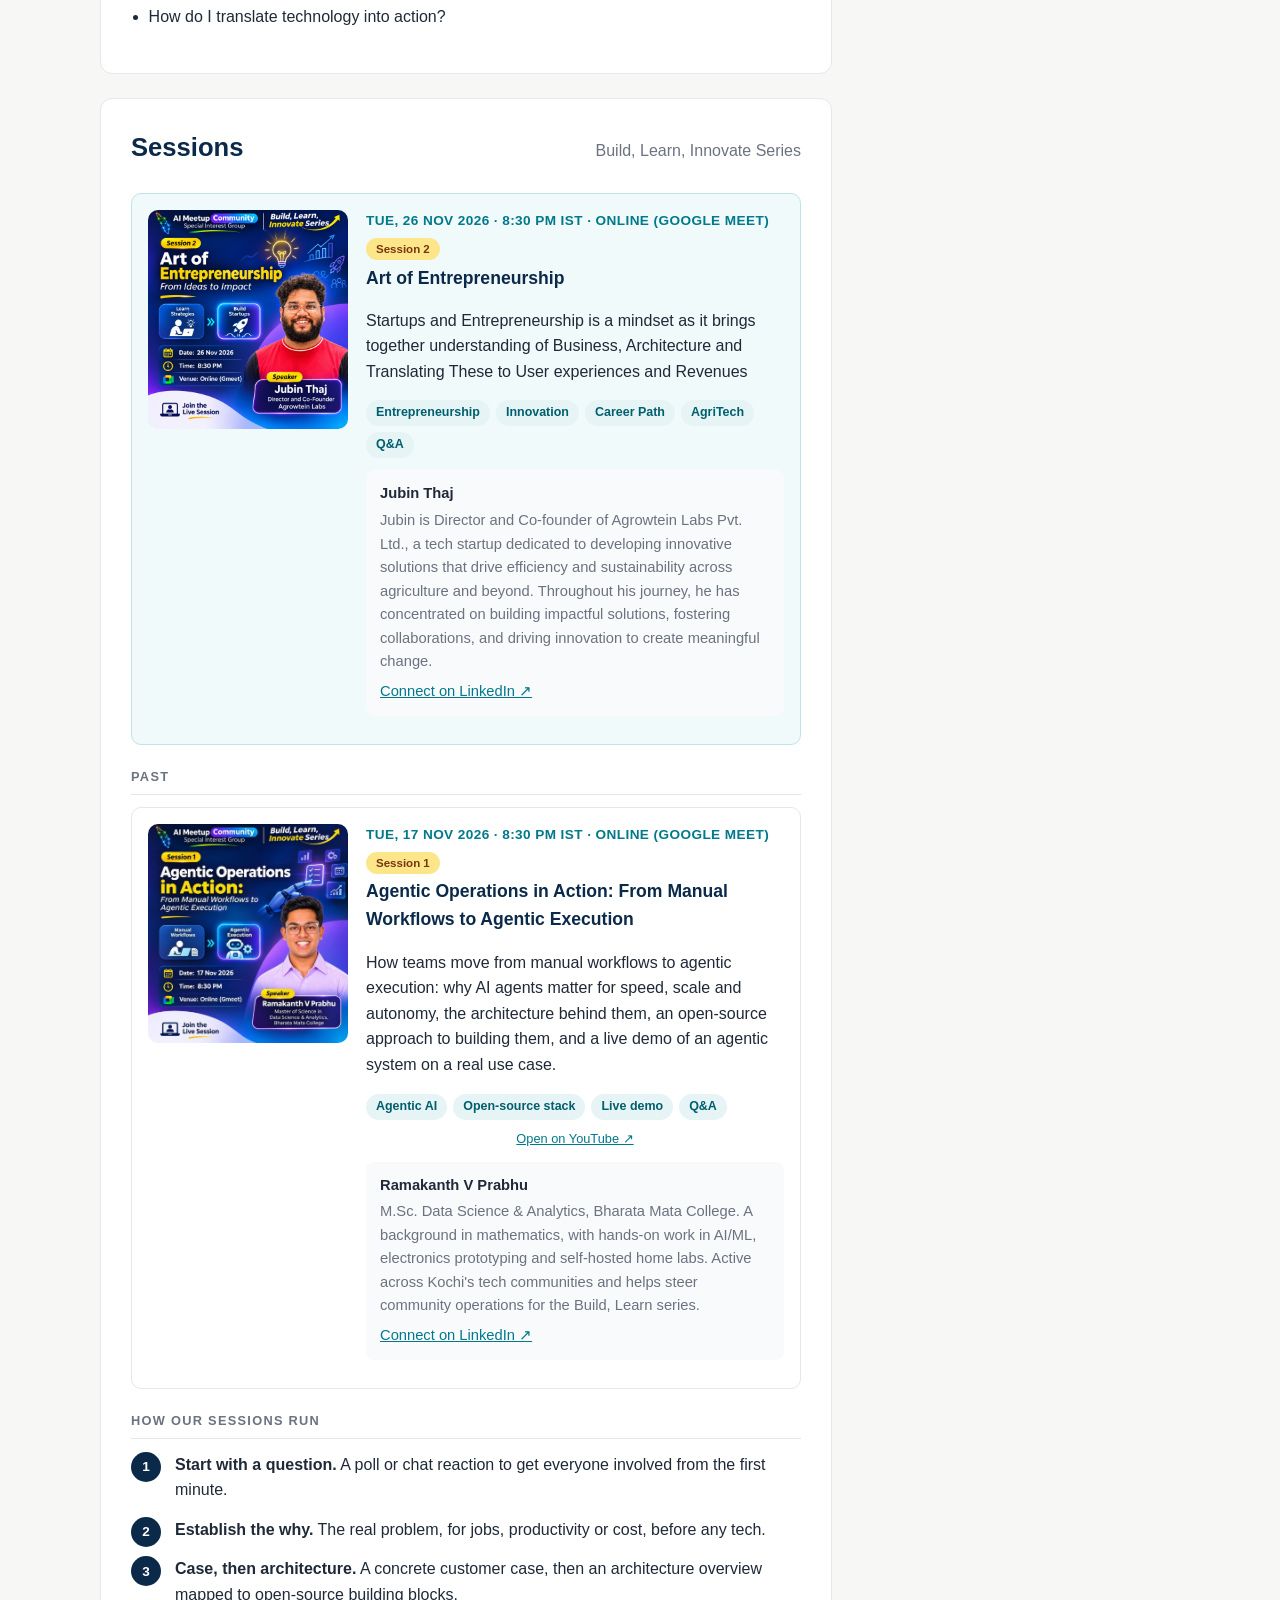
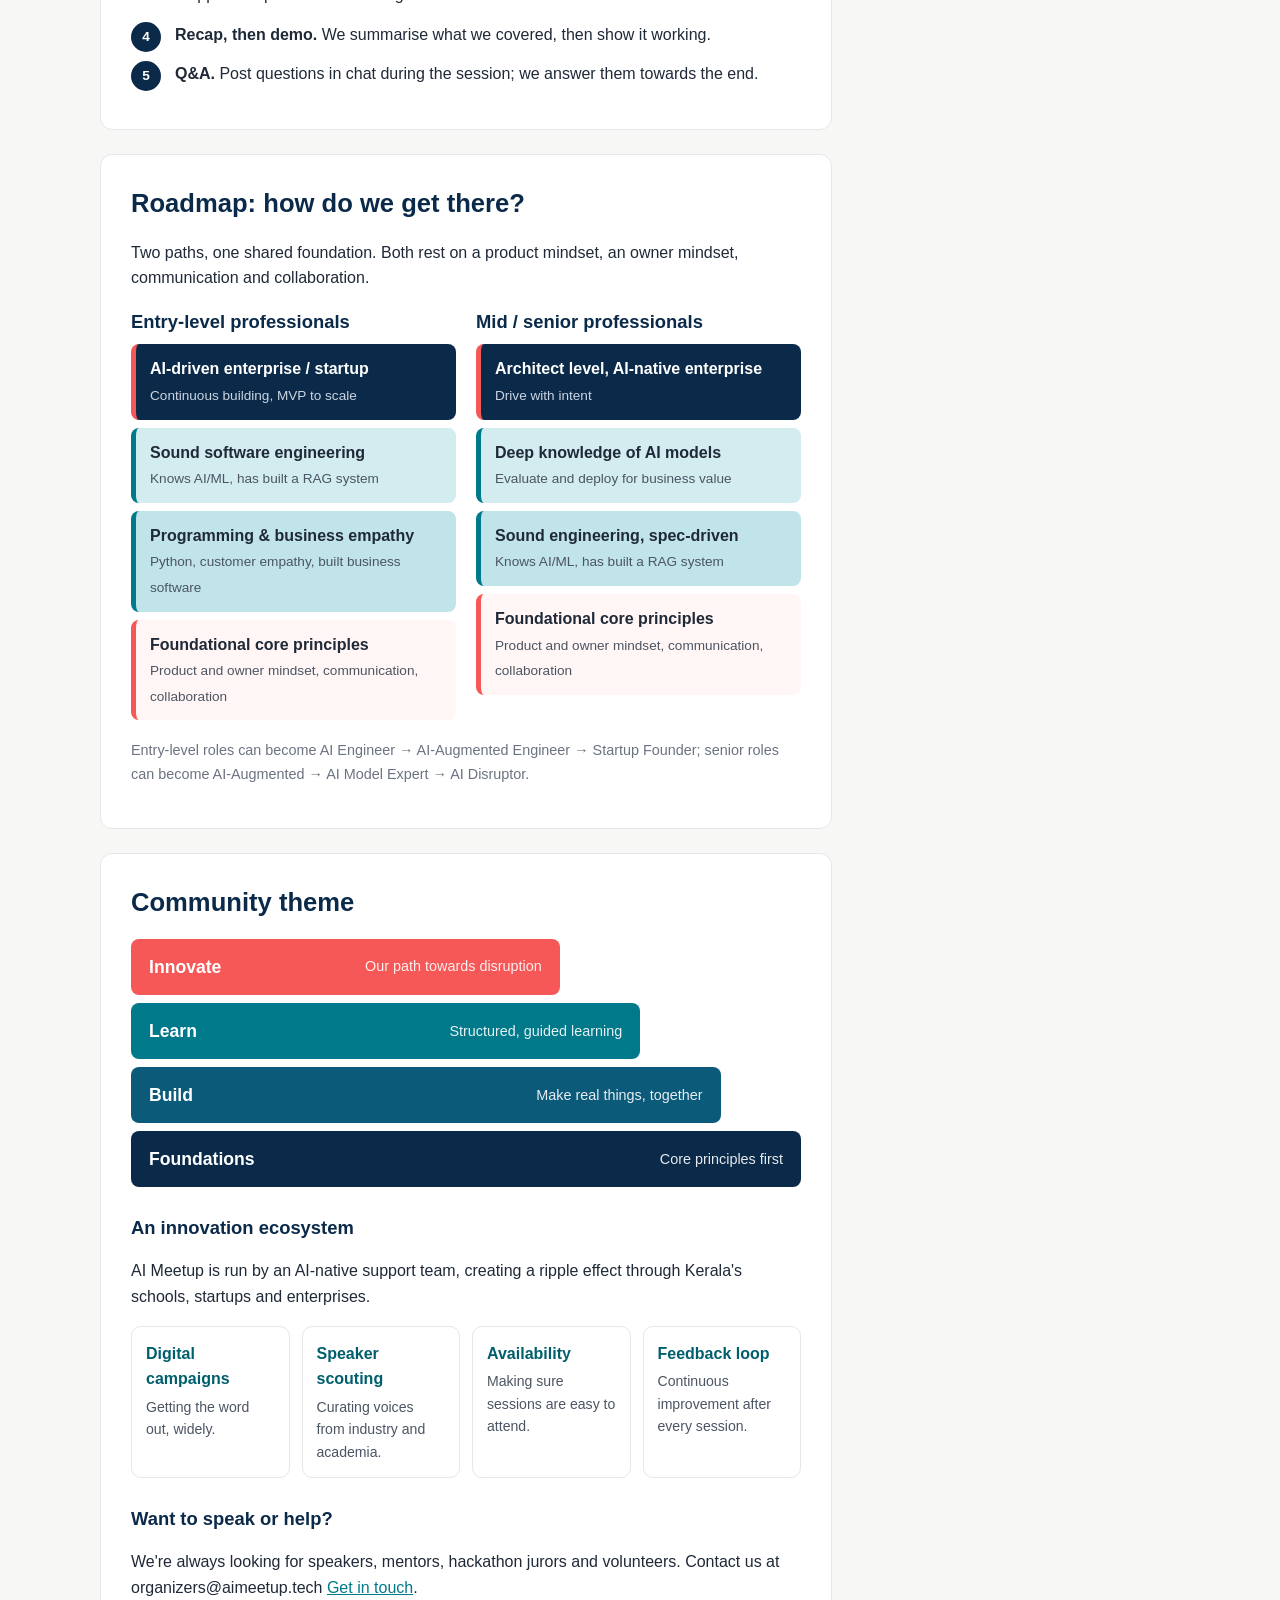
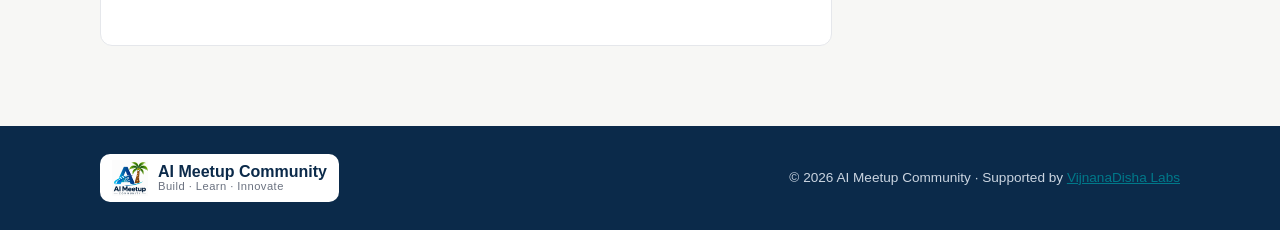
==== commit 4a54e03b: "Added session2 and contacts" ====
--- a/docs/index.html
+++ b/docs/index.html
@@ -19,14 +19,14 @@
     <nav class="topnav" aria-label="Main">
       <a href="#about">About</a><a href="#events">Events</a><a href="#roadmap">Roadmap</a><a href="#community">Community</a>
     </nav>
-    <a class="btn btn-primary" href="#join" data-join>Join the group</a>
+    <a class="btn btn-primary" href="mailto:organizers@aimeetup.tech">Contact Organizers</a>
   </div>
 </header>
 
 <section class="hero">
   <div class="wrap hero-in">
     <div class="hero-img">
-      <img src="assets/session1-poster.jpg" alt="Session 1 poster: Agentic Operations in Action">
+      <img src="assets/session2-poster.png" alt="Session 2 poster: Art of Entrepreneurship">
     </div>
     <div class="hero-text">
       <p class="eyebrow">Special Interest Group · Kerala, India · Online sessions</p>
@@ -86,17 +86,25 @@
 
     <section id="events" class="panel">
       <div class="panel-head"><h2>Sessions</h2><span class="muted">Build, Learn, Innovate Series</span></div>
-
-      <h3 class="sub">Upcoming</h3>
-      <article class="event upcoming">
-        <div class="date"><span>Next</span><b>TBA</b></div>
+	
+     <article class="event upcoming featured">
+        <img src="assets/session2-poster.png" alt="Session 2 poster" loading="lazy">
         <div class="ebody">
-          <p class="etime">Announcing soon</p>
-          <h4>Session 2: Coming up next</h4>
-          <p class="muted">We're lining up the next speaker. Join the group to be the first to hear about it.</p>
-        </div>
-        <a class="btn btn-primary" href="#join" data-join>Get notified</a>
+          <p class="etime">Tue, 26 Nov 2026 · 8:30 PM IST · Online (Google Meet)</p>
+          <span class="badge">Session 2</span>
+          <h4>Art of Entrepreneurship</h4>
+          <p>Startups and Entrepreneurship is a mindset as it brings together understanding of Business, Architecture and Translating These to User experiences and Revenues</p>
+		  <div class="chips"><span>Entrepreneurship</span><span>Innovation</span><span>Career Path</span><span>AgriTech</span><span>Q&amp;A</span></div>
+ 		  <div class="speaker">
+            <div>
+              <b>Jubin Thaj</b>
+              <p class="muted">Jubin is Director and Co-founder of Agrowtein Labs Pvt. Ltd., a tech startup dedicated to developing innovative solutions that drive efficiency and sustainability across agriculture and beyond. Throughout his journey, he has concentrated on building impactful solutions, fostering collaborations, and driving innovation to create meaningful change.</p>
+              <a href="https://www.linkedin.com/in/jubin-thaj/" target="_blank" rel="noopener">Connect on LinkedIn ↗</a>
+            </div>
+          </div>
+         </div>
       </article>
+
 
       <h3 class="sub">Past</h3>
      <article class="event past featured">
@@ -173,7 +181,7 @@
       </div>
 
       <h3>Want to speak or help?</h3>
-      <p>We're always looking for speakers, mentors, hackathon jurors and volunteers. <a href="#join" data-join>Get in touch</a>.</p>
+      <p>We're always looking for speakers, mentors, hackathon jurors and volunteers. Contact us at organizers@aimeetup.tech <a href="mailto:organizers@aimeetup.tech">Get in touch</a>.</p>
     </section>
 
   </div>
@@ -181,8 +189,8 @@
   <aside class="side">
     <div class="card" id="join">
       <h3>Join AI Meetup</h3>
-      <p class="muted">Get session invites, recordings and community updates.</p>
-      <a class="btn btn-primary btn-block" id="joinBtn" href="#">Join the group</a>
+      <p class="muted">Get session invites, recordings and community updates. Contact us at organizers@aimeetup.tech</p>
+      <a class="btn btn-primary btn-block" id="joinBtn" href="mail:organizers@aimeetup.tech">Contact Organizers</a>
       <p class="tiny">Free to join · open to all levels</p>
     </div>
 
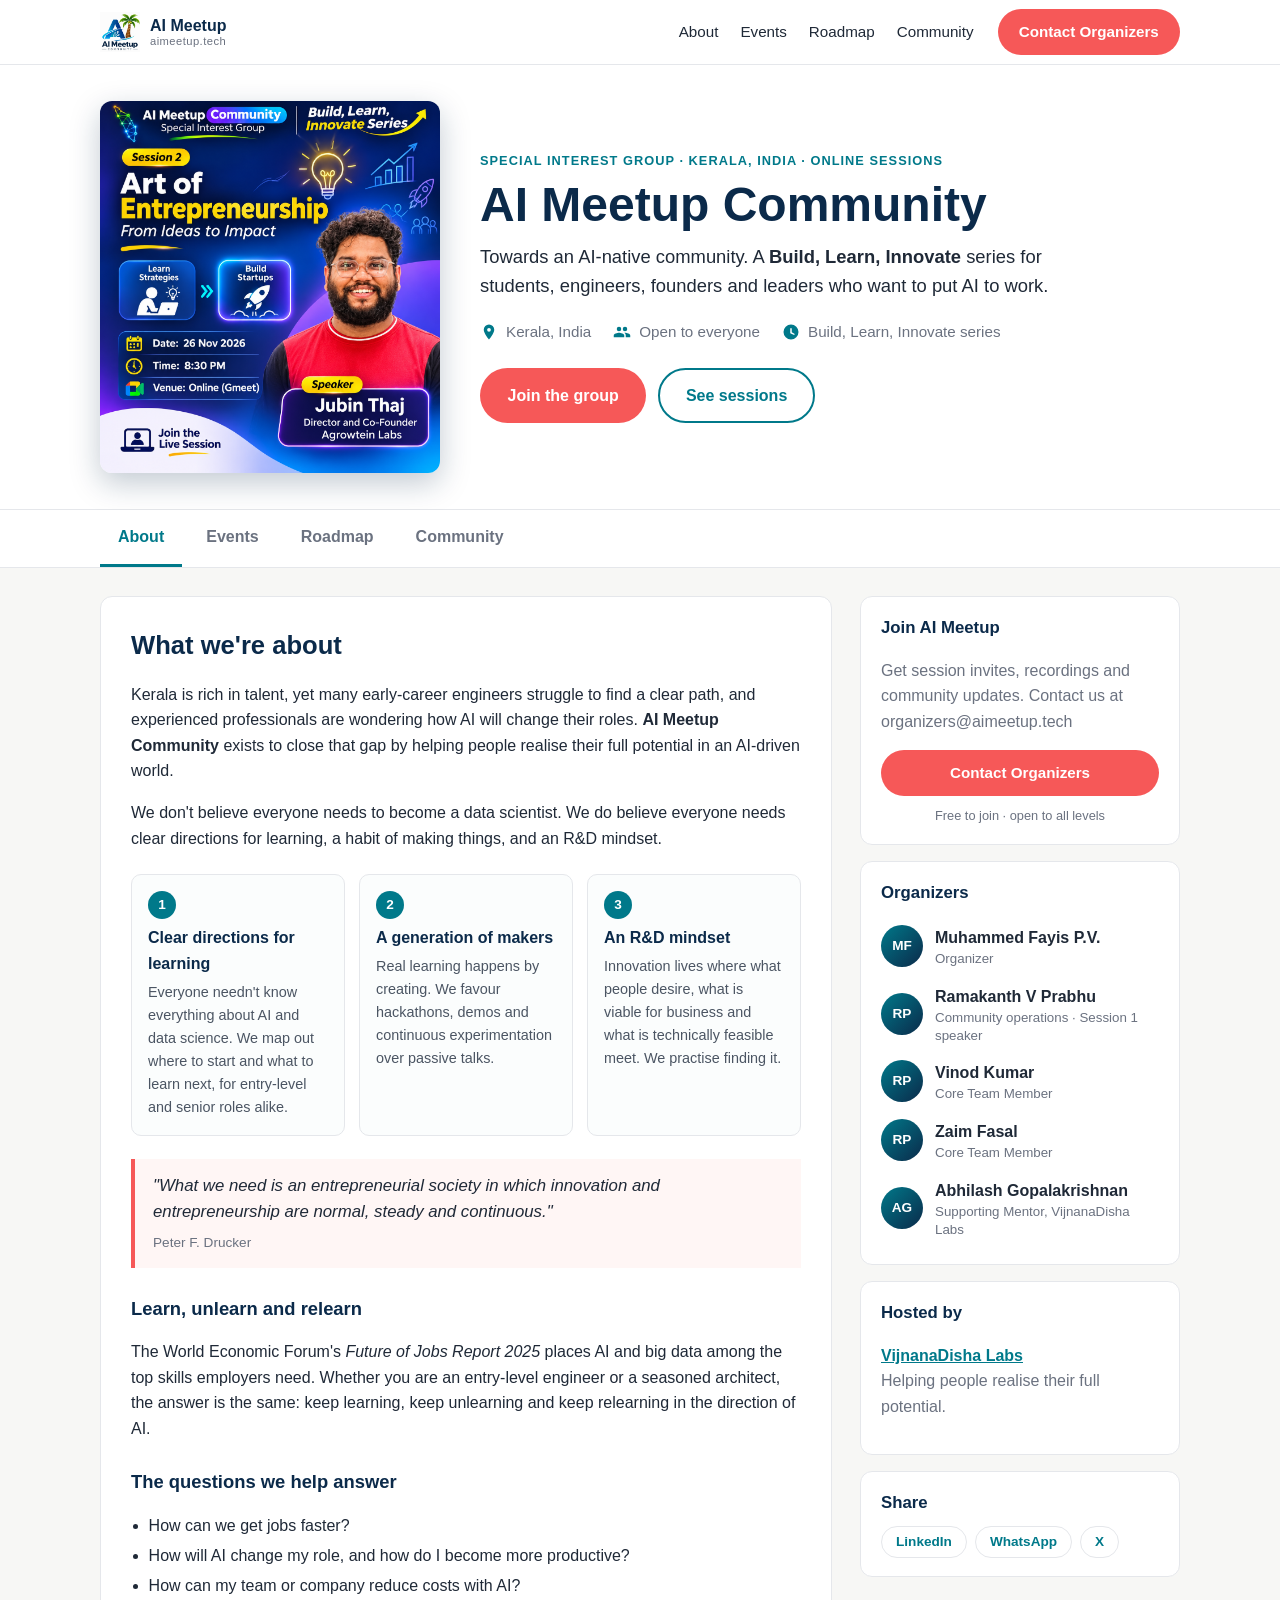
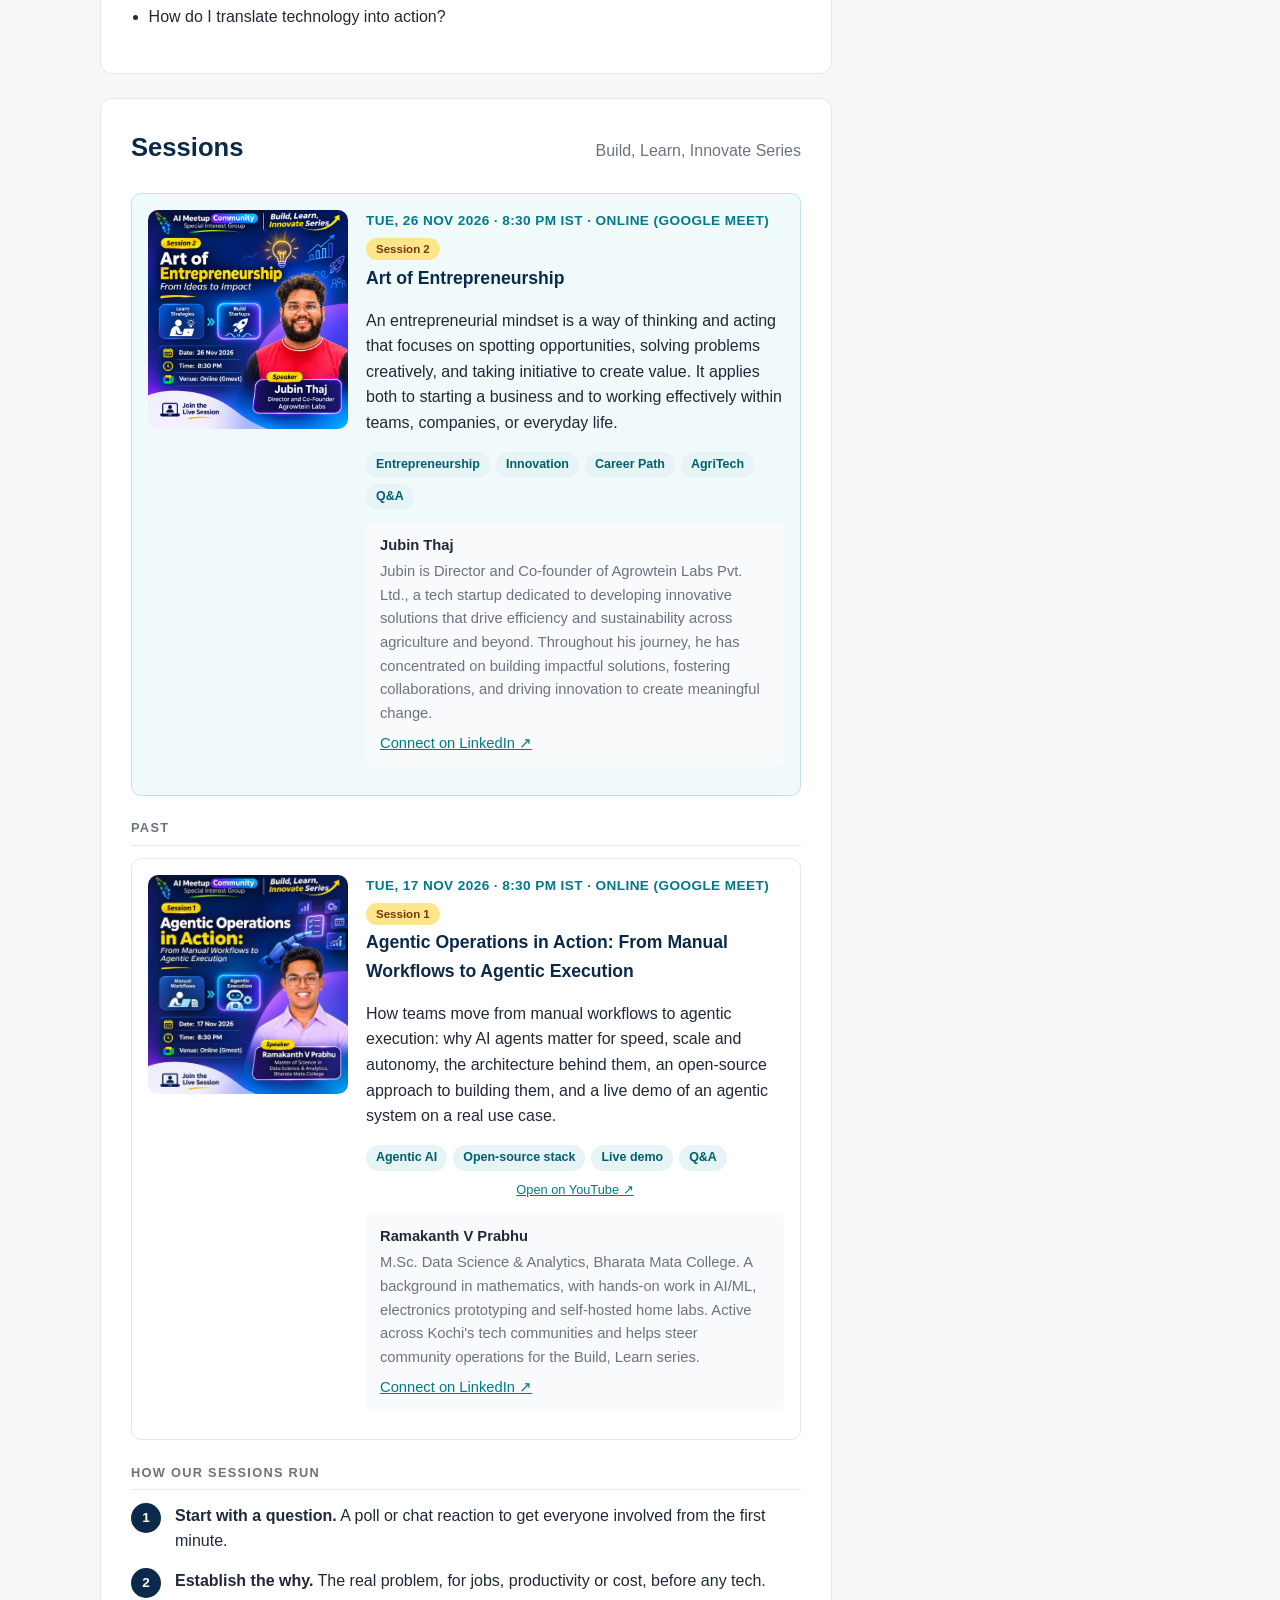
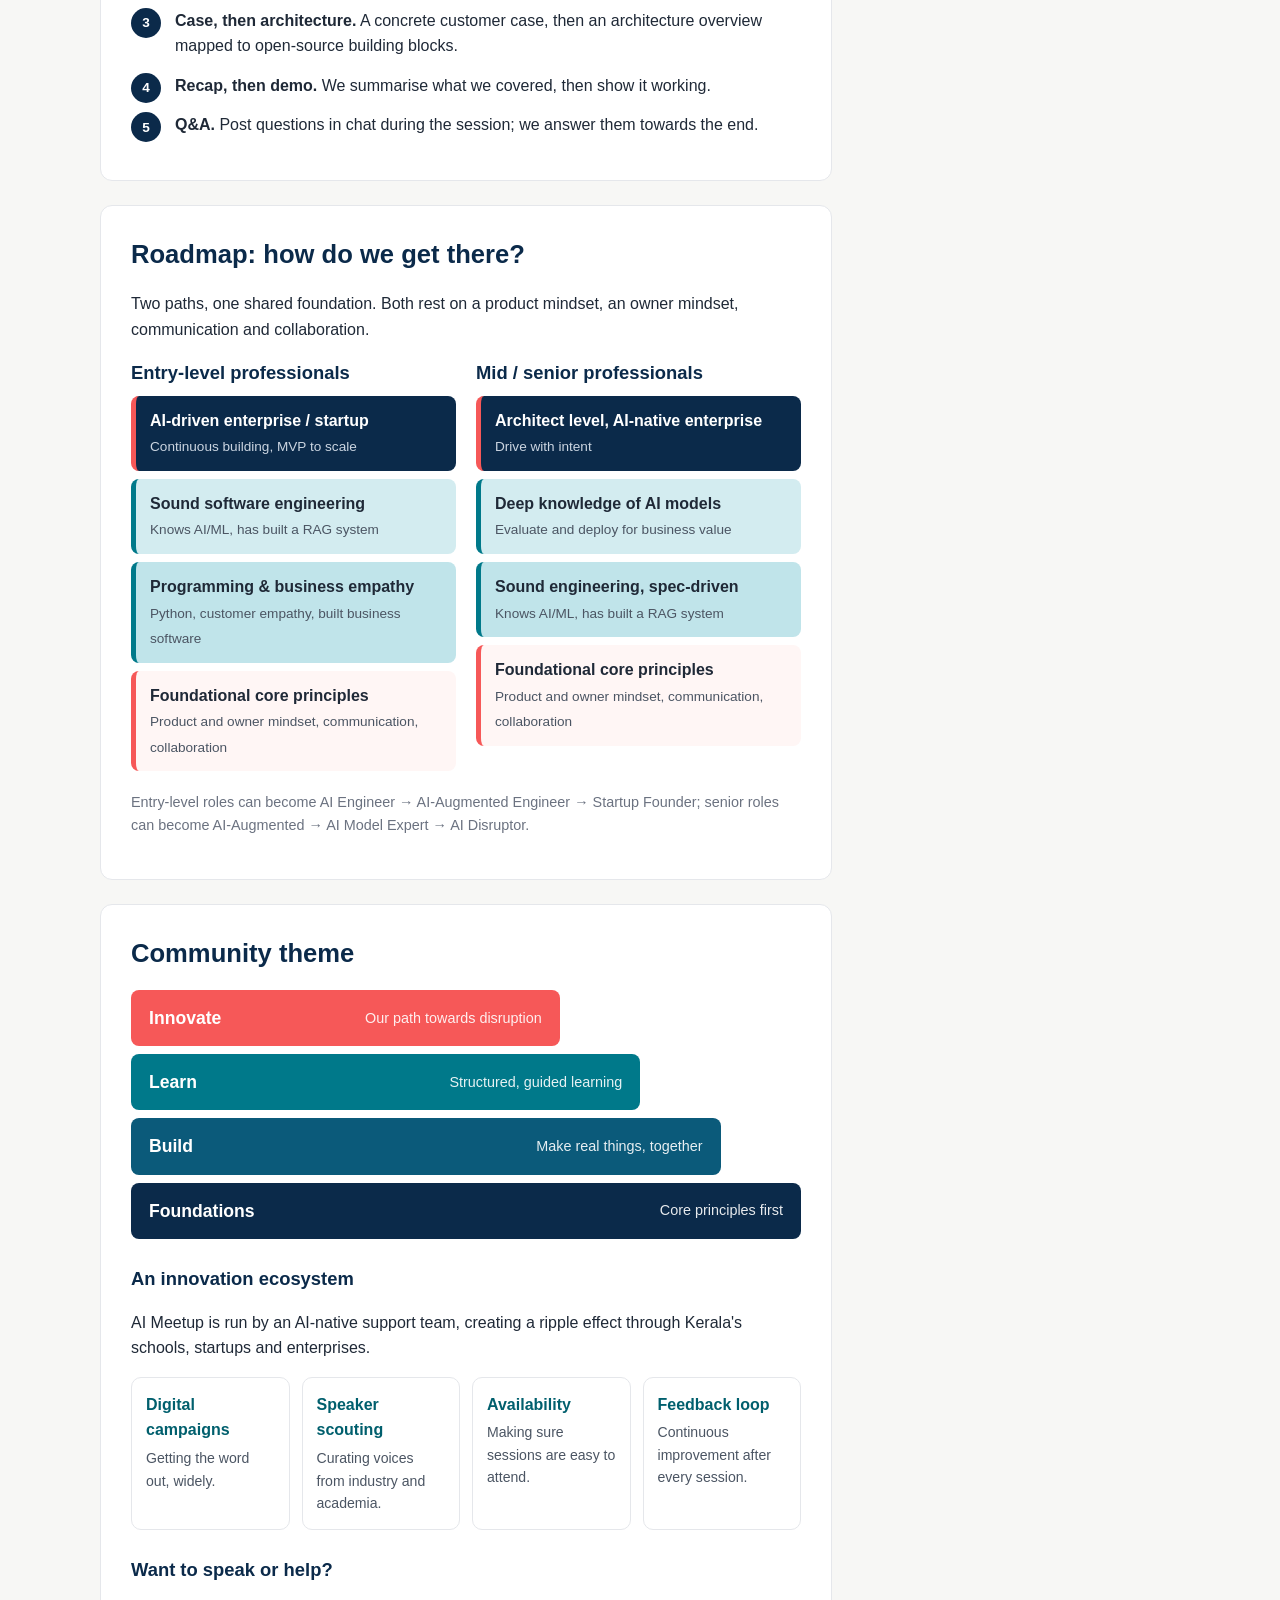
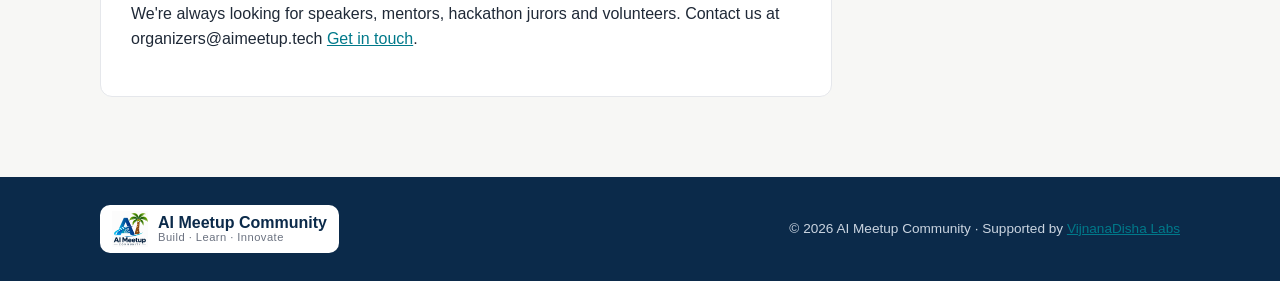
==== commit 155da94c: "Updated Entrepreneurship mindset" ====
--- a/docs/index.html
+++ b/docs/index.html
@@ -93,7 +93,7 @@
           <p class="etime">Tue, 26 Nov 2026 · 8:30 PM IST · Online (Google Meet)</p>
           <span class="badge">Session 2</span>
           <h4>Art of Entrepreneurship</h4>
-          <p>Startups and Entrepreneurship is a mindset as it brings together understanding of Business, Architecture and Translating These to User experiences and Revenues</p>
+          <p>An entrepreneurial mindset is a way of thinking and acting that focuses on spotting opportunities, solving problems creatively, and taking initiative to create value. It applies both to starting a business and to working effectively within teams, companies, or everyday life.</p>
 		  <div class="chips"><span>Entrepreneurship</span><span>Innovation</span><span>Career Path</span><span>AgriTech</span><span>Q&amp;A</span></div>
  		  <div class="speaker">
             <div>
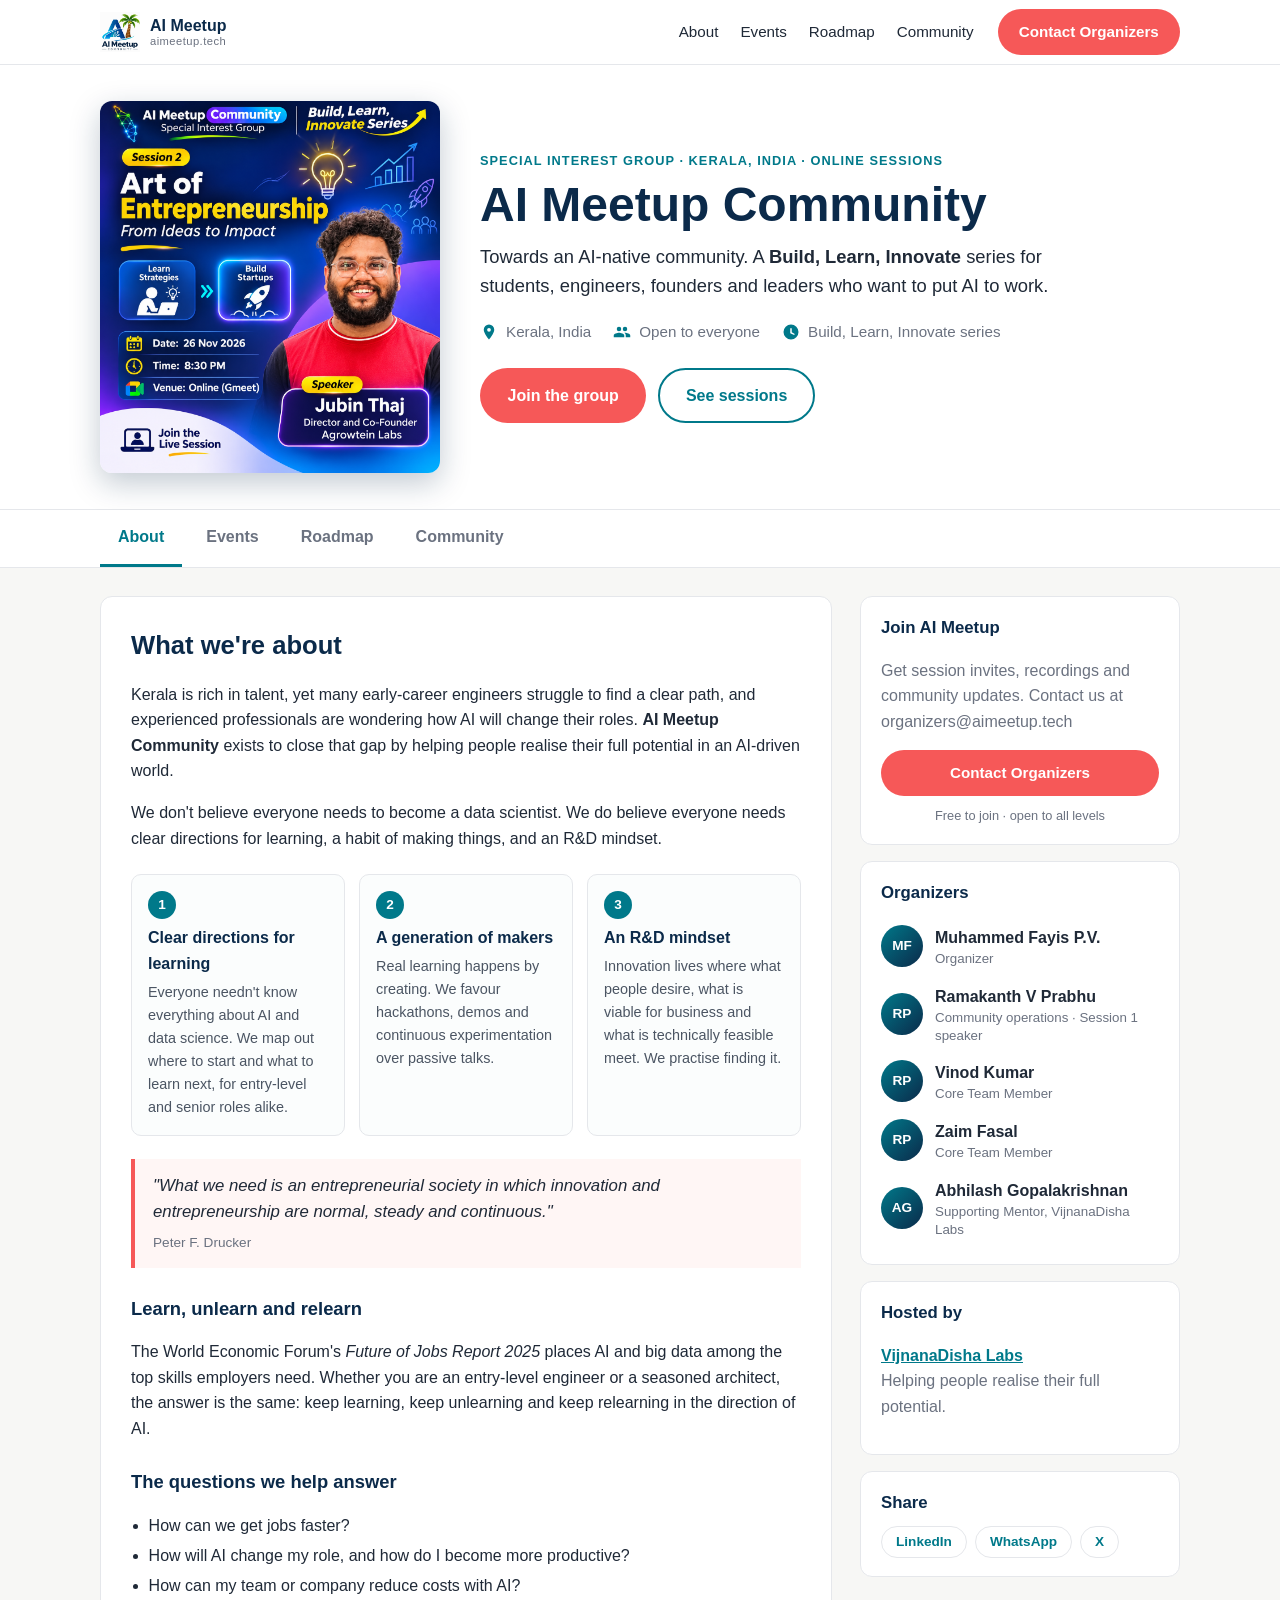
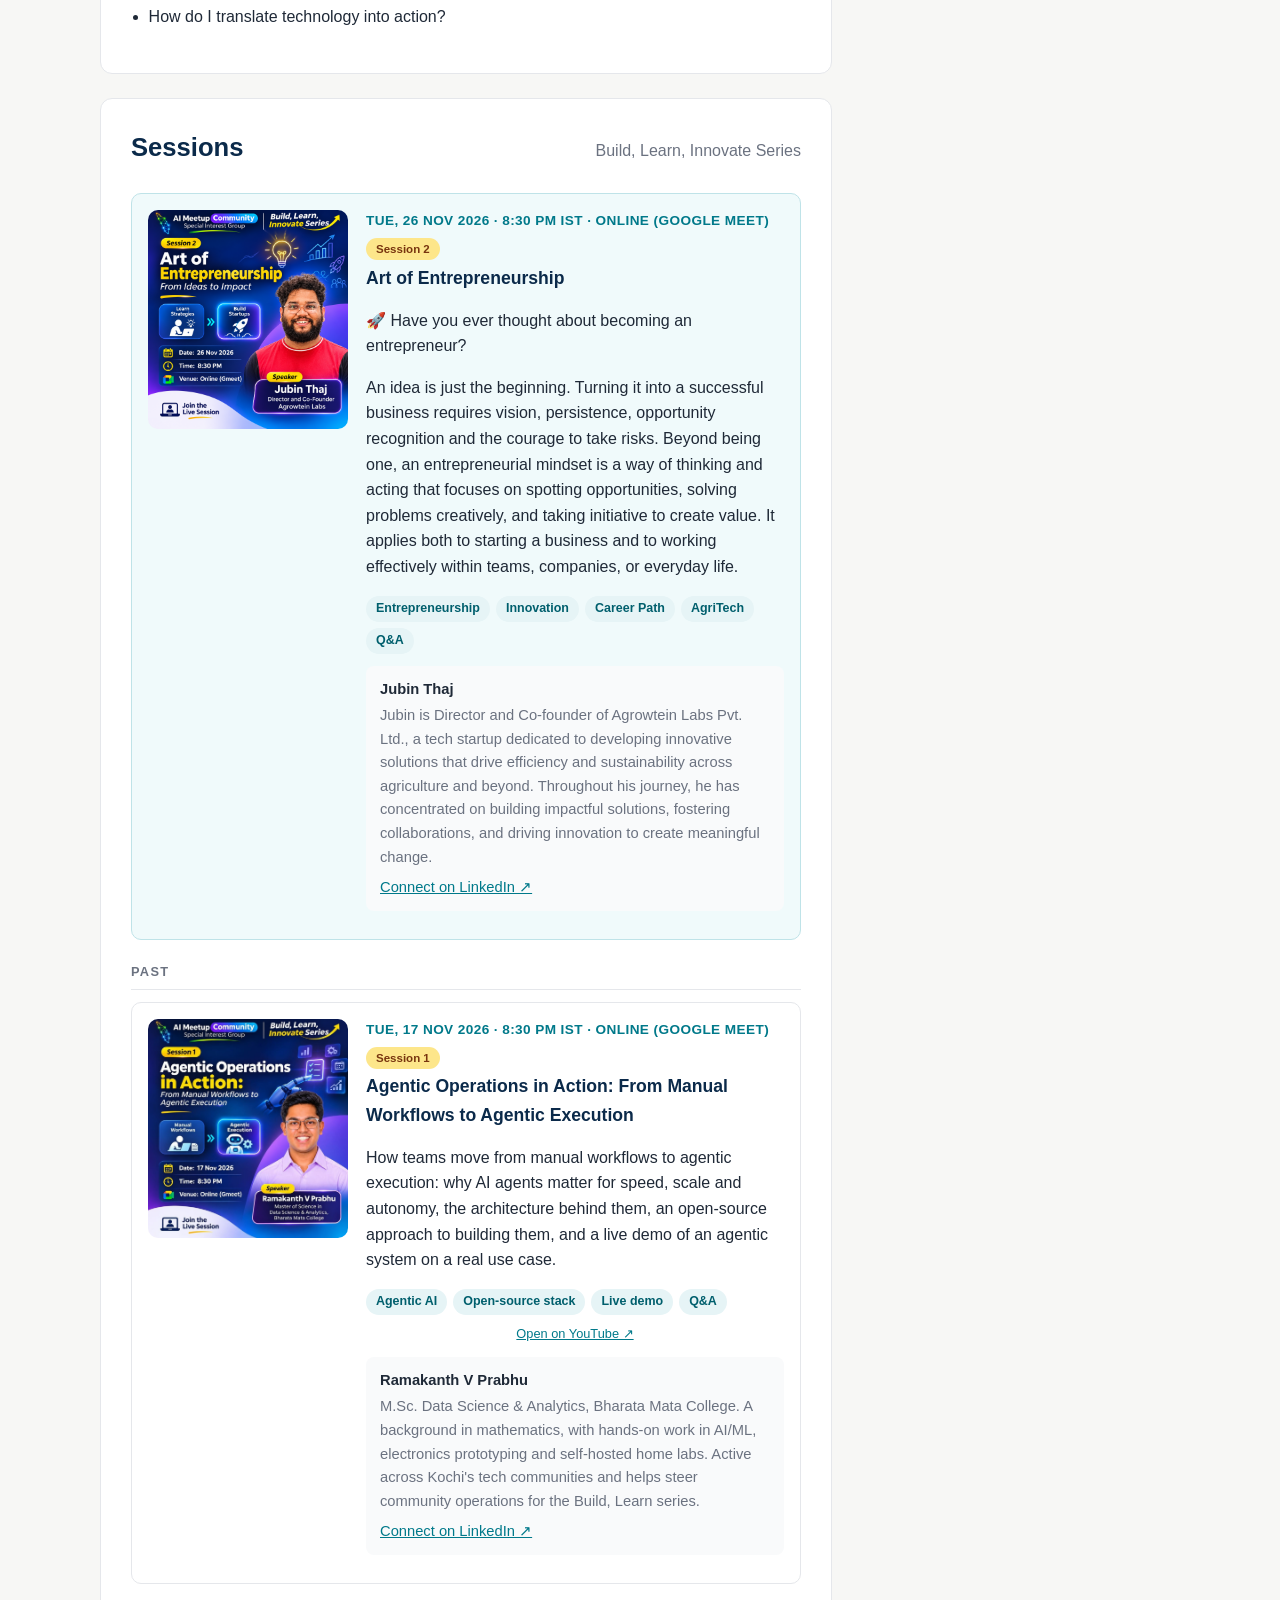
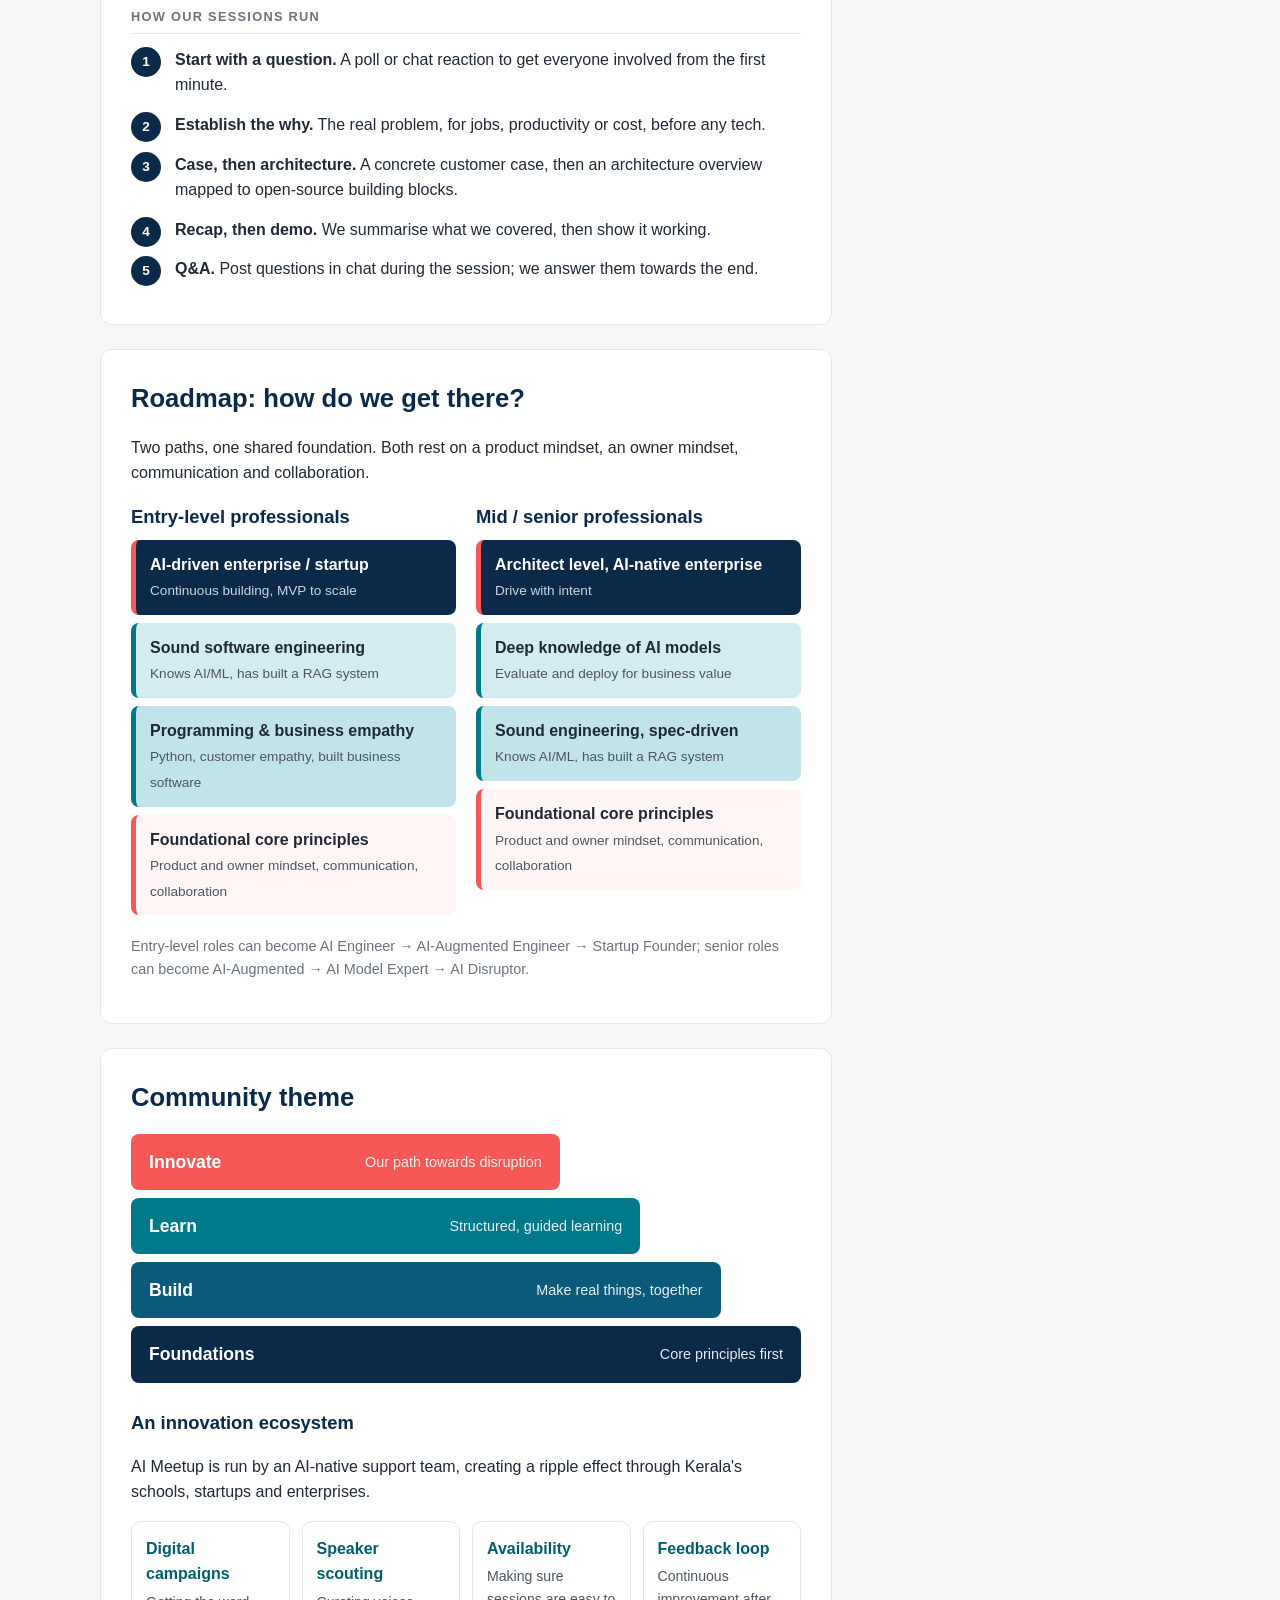
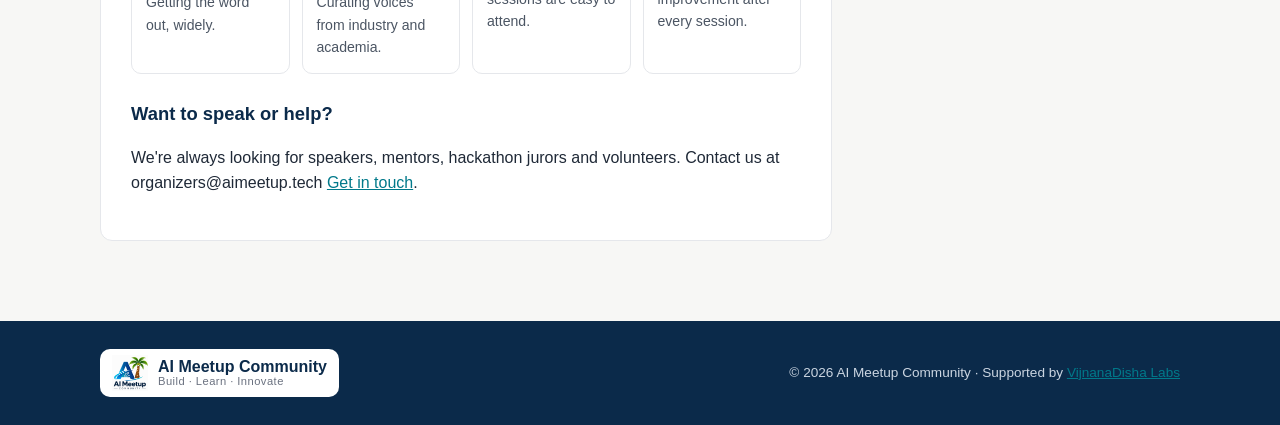
==== commit 3ccd91b5: "Added Session Question" ====
--- a/docs/index.html
+++ b/docs/index.html
@@ -93,7 +93,8 @@
           <p class="etime">Tue, 26 Nov 2026 · 8:30 PM IST · Online (Google Meet)</p>
           <span class="badge">Session 2</span>
           <h4>Art of Entrepreneurship</h4>
-          <p>An entrepreneurial mindset is a way of thinking and acting that focuses on spotting opportunities, solving problems creatively, and taking initiative to create value. It applies both to starting a business and to working effectively within teams, companies, or everyday life.</p>
+          <p> 🚀 Have you ever thought about becoming an entrepreneur? </p>
+<p>An idea is just the beginning. Turning it into a successful business requires vision, persistence, opportunity recognition and the courage to take risks. Beyond being one, an entrepreneurial mindset is a way of thinking and acting that focuses on spotting opportunities, solving problems creatively, and taking initiative to create value. It applies both to starting a business and to working effectively within teams, companies, or everyday life.</p>
 		  <div class="chips"><span>Entrepreneurship</span><span>Innovation</span><span>Career Path</span><span>AgriTech</span><span>Q&amp;A</span></div>
  		  <div class="speaker">
             <div>
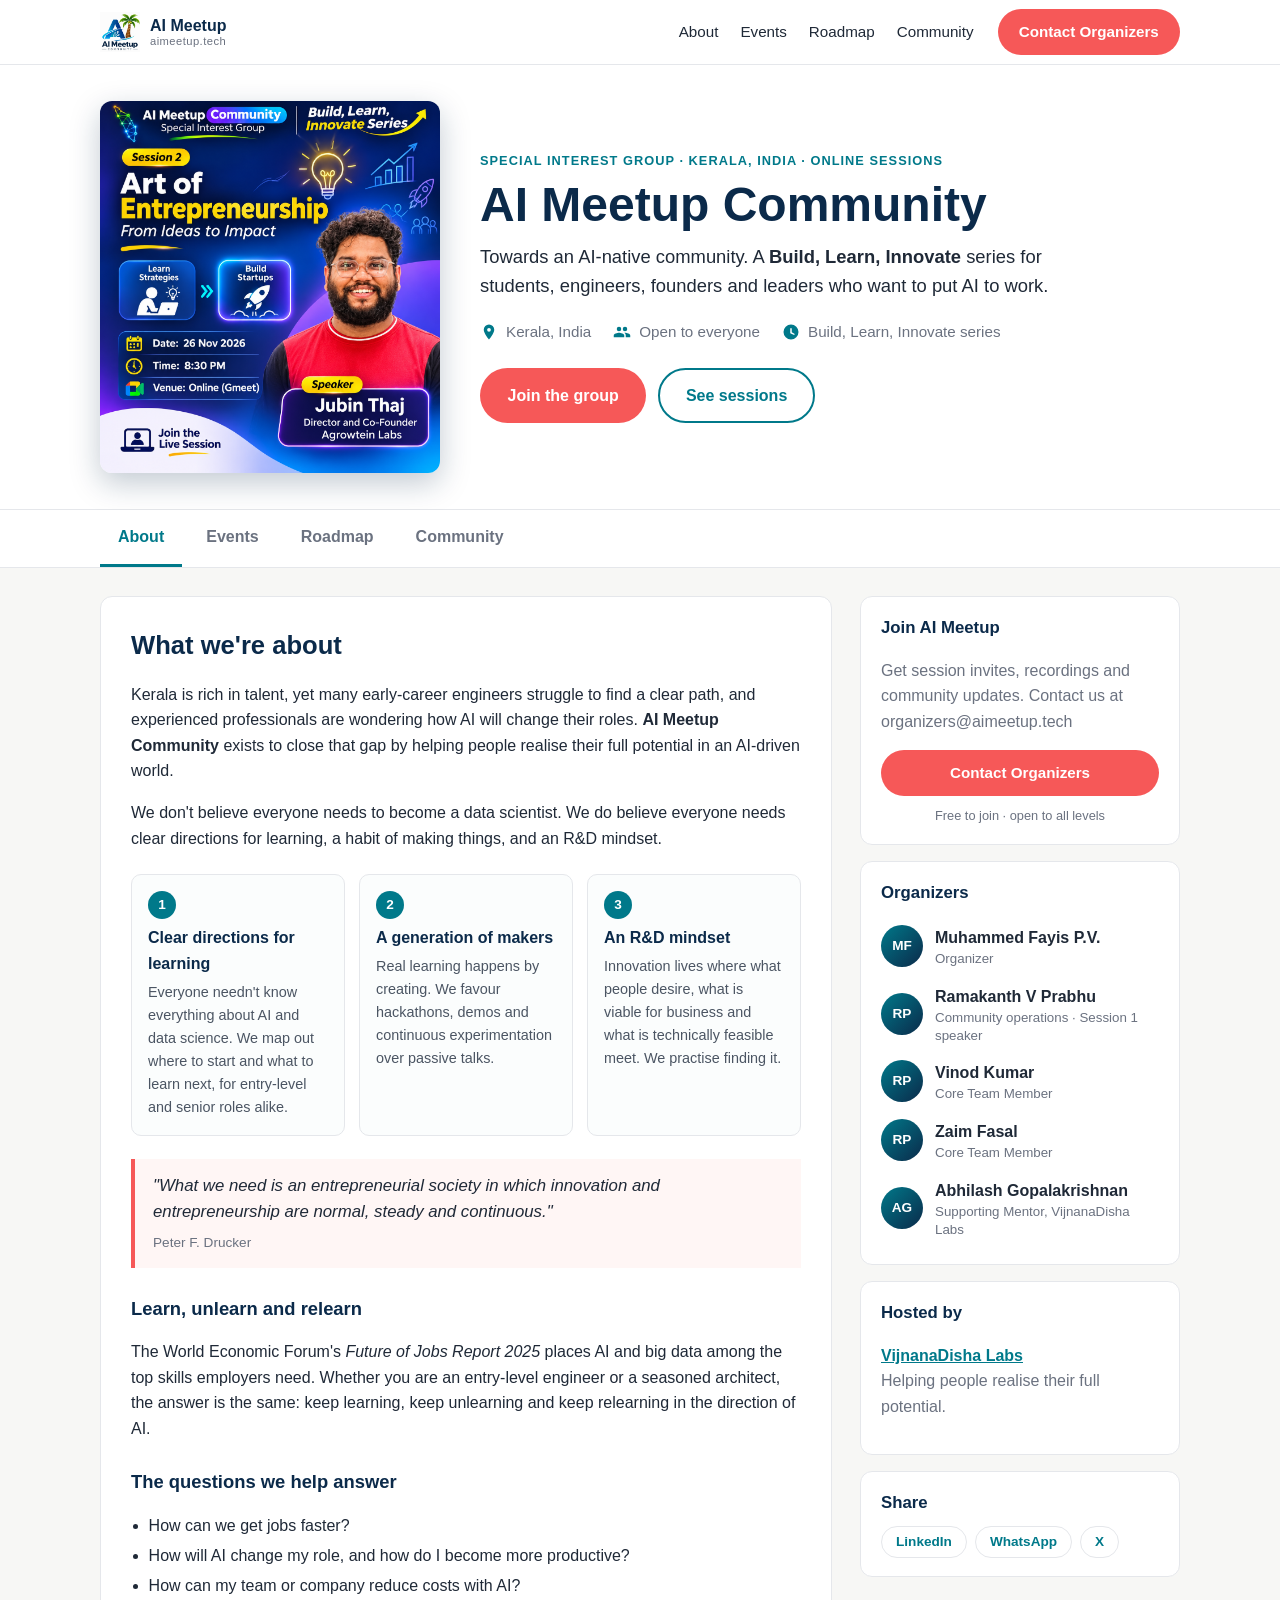
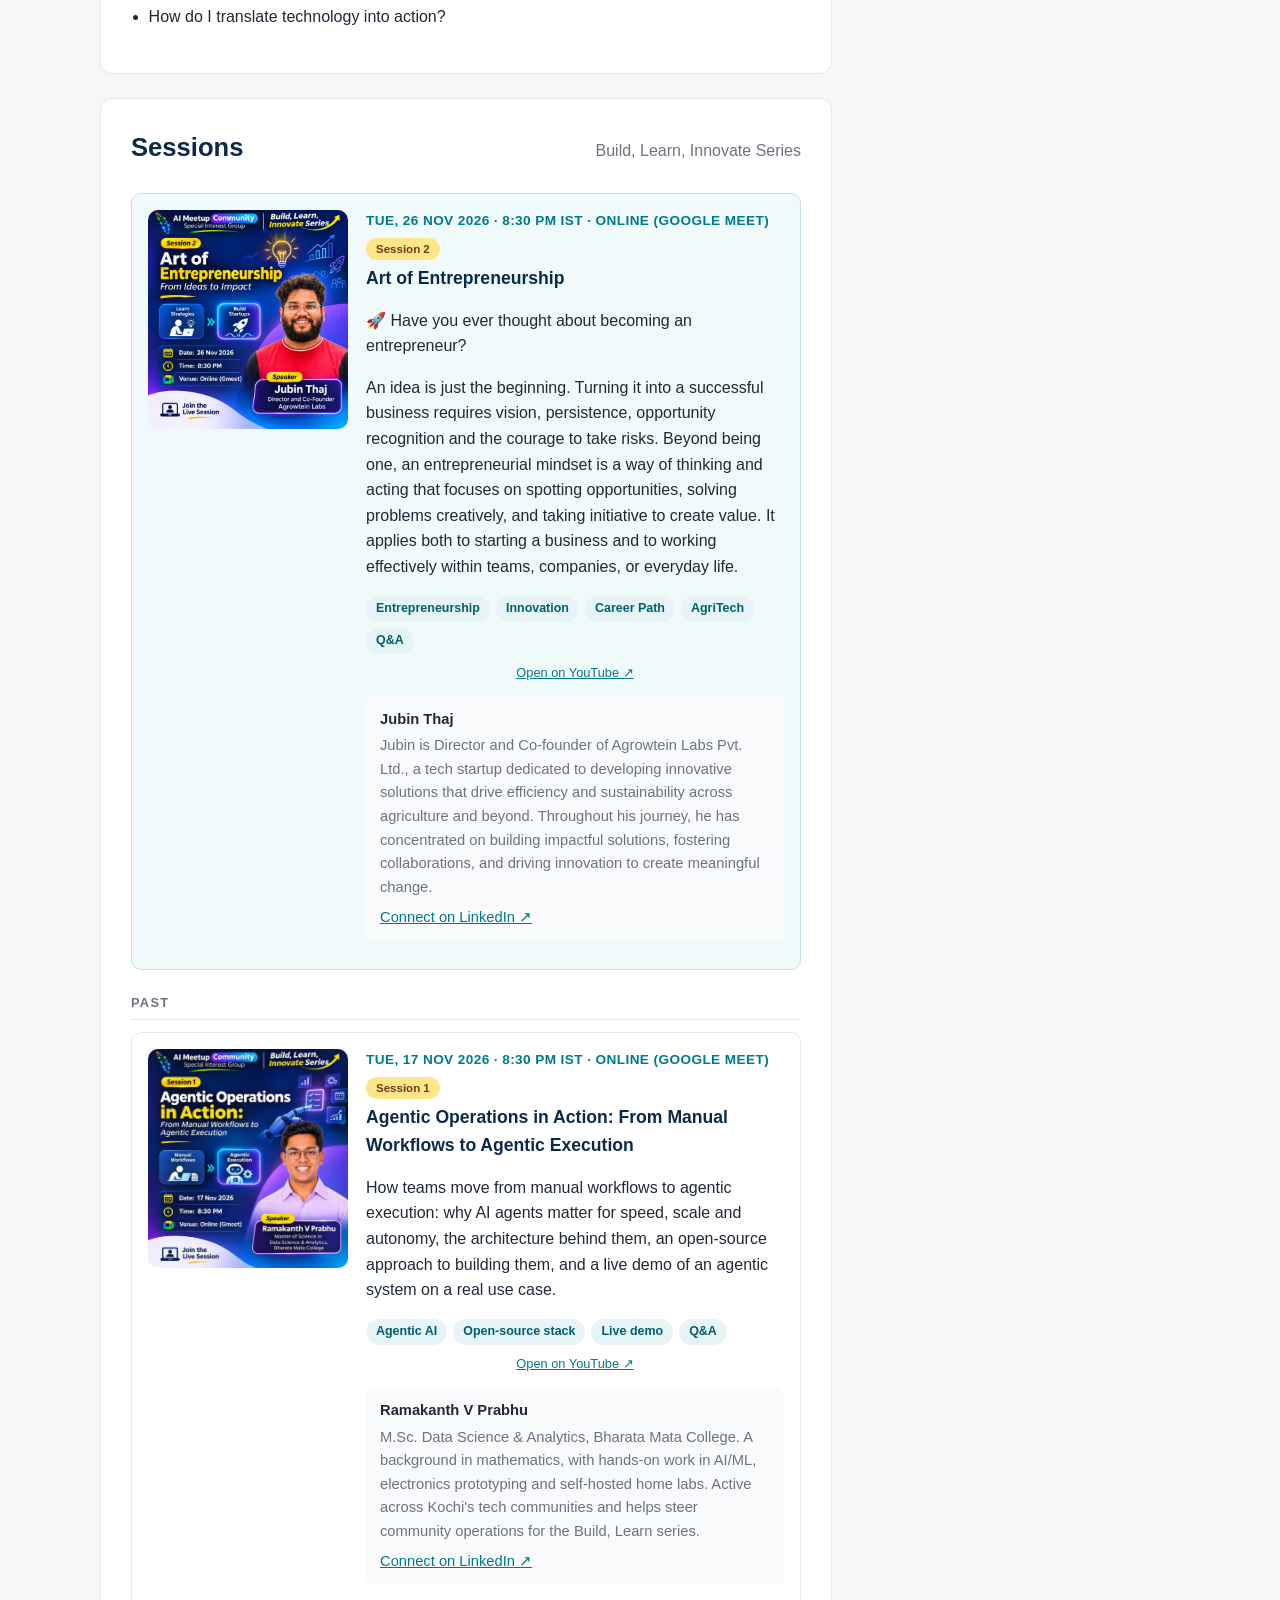
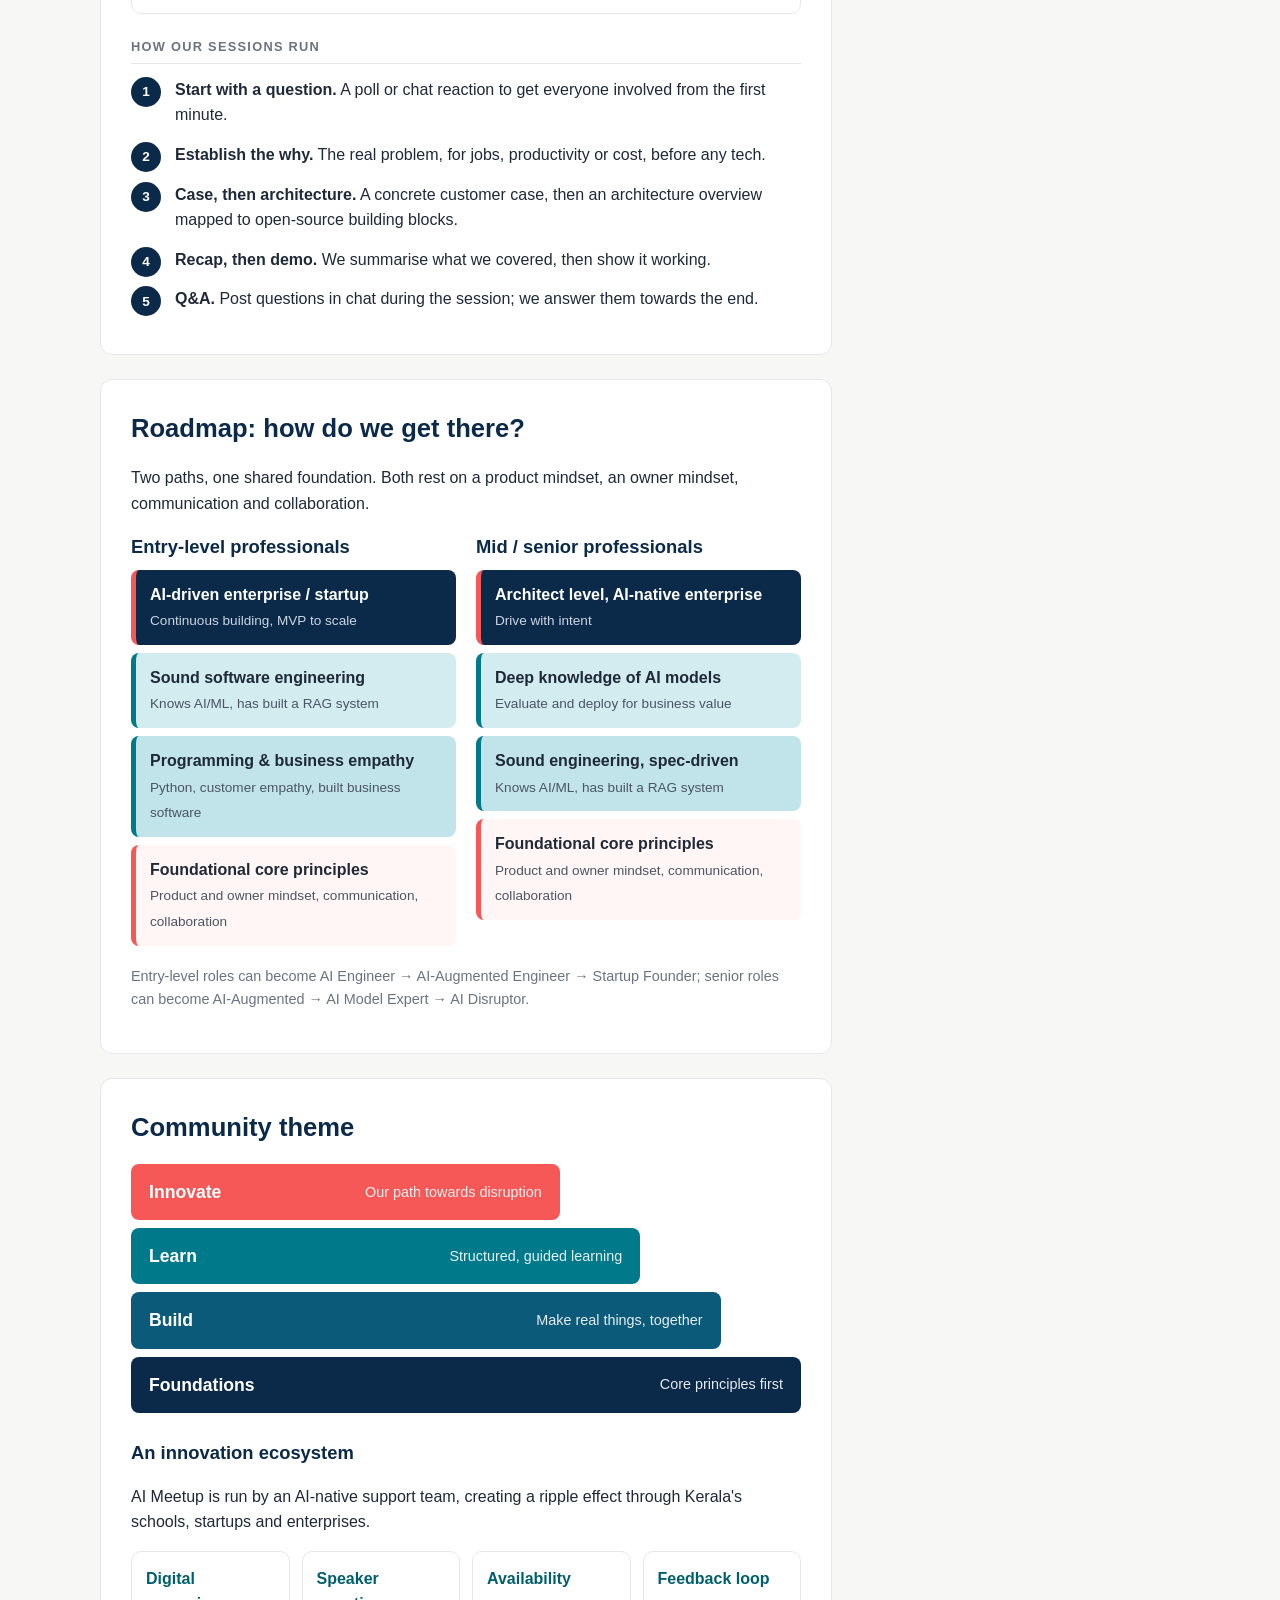
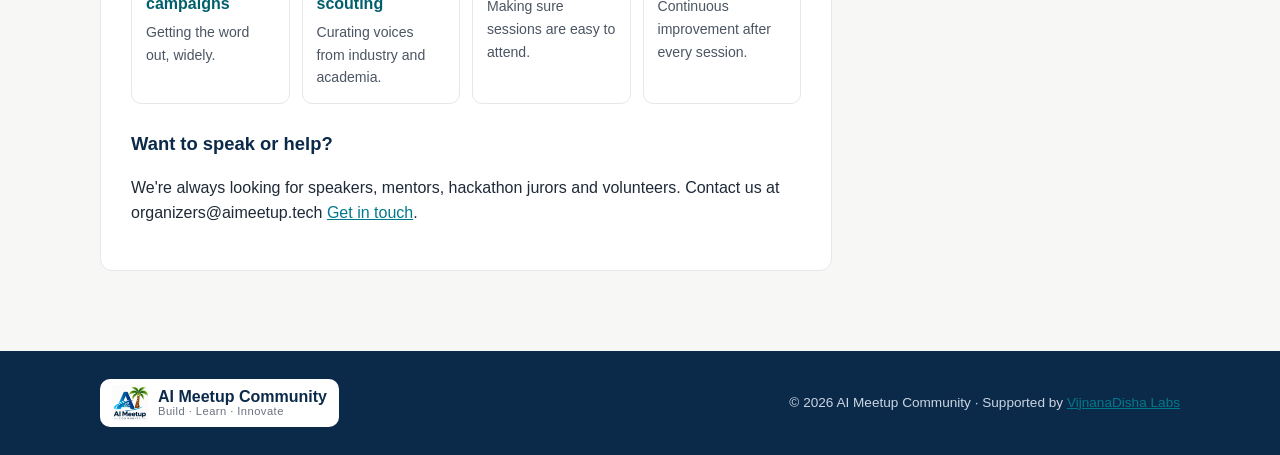
==== commit 3d16b4e3: "Updated with details of sessions and GitHub Repos." ====
--- a/docs/index.html
+++ b/docs/index.html
@@ -96,7 +96,8 @@
           <p> 🚀 Have you ever thought about becoming an entrepreneur? </p>
 <p>An idea is just the beginning. Turning it into a successful business requires vision, persistence, opportunity recognition and the courage to take risks. Beyond being one, an entrepreneurial mindset is a way of thinking and acting that focuses on spotting opportunities, solving problems creatively, and taking initiative to create value. It applies both to starting a business and to working effectively within teams, companies, or everyday life.</p>
 		  <div class="chips"><span>Entrepreneurship</span><span>Innovation</span><span>Career Path</span><span>AgriTech</span><span>Q&amp;A</span></div>
- 		  <div class="speaker">
+           <p class="tiny left"><a href="https://youtu.be/bzSbjT8afrs" target="_blank" rel="noopener">Open on YouTube ↗</a></p>
+		<div class="speaker">
             <div>
               <b>Jubin Thaj</b>
               <p class="muted">Jubin is Director and Co-founder of Agrowtein Labs Pvt. Ltd., a tech startup dedicated to developing innovative solutions that drive efficiency and sustainability across agriculture and beyond. Throughout his journey, he has concentrated on building impactful solutions, fostering collaborations, and driving innovation to create meaningful change.</p>
